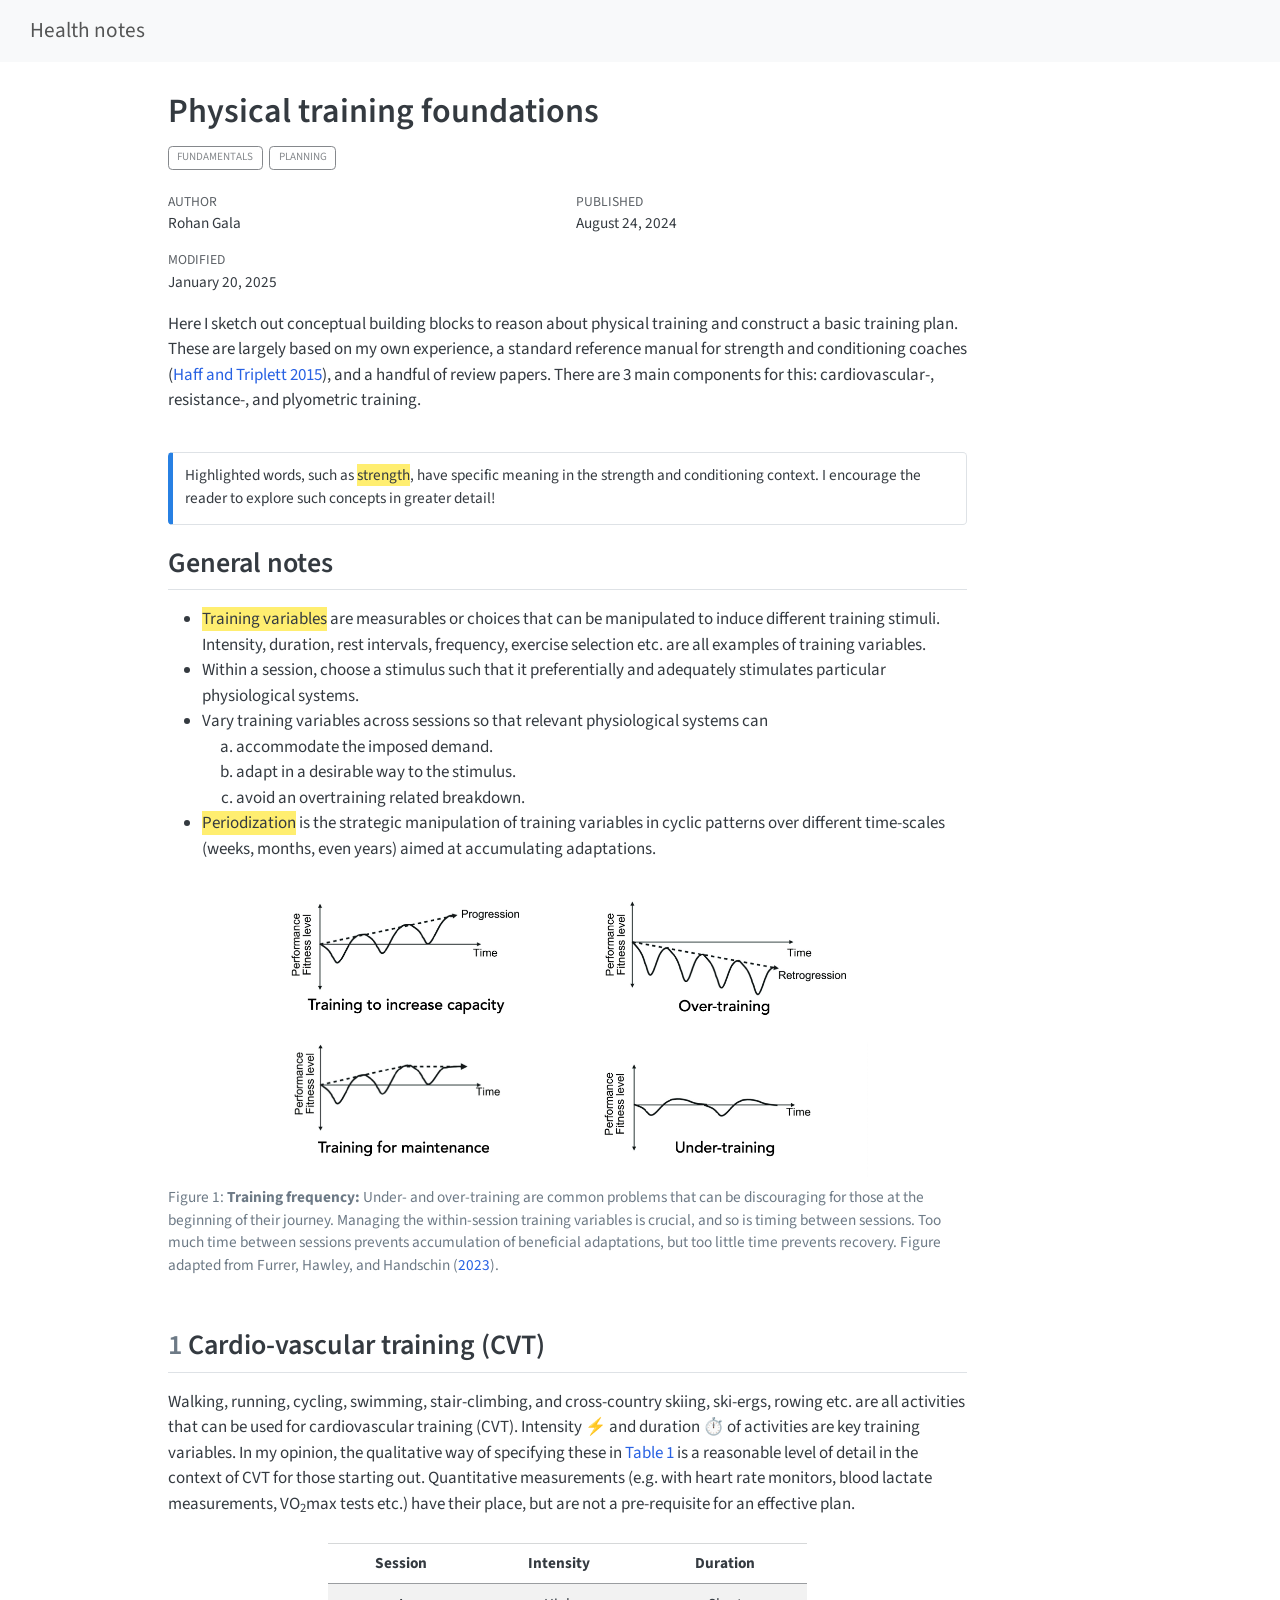
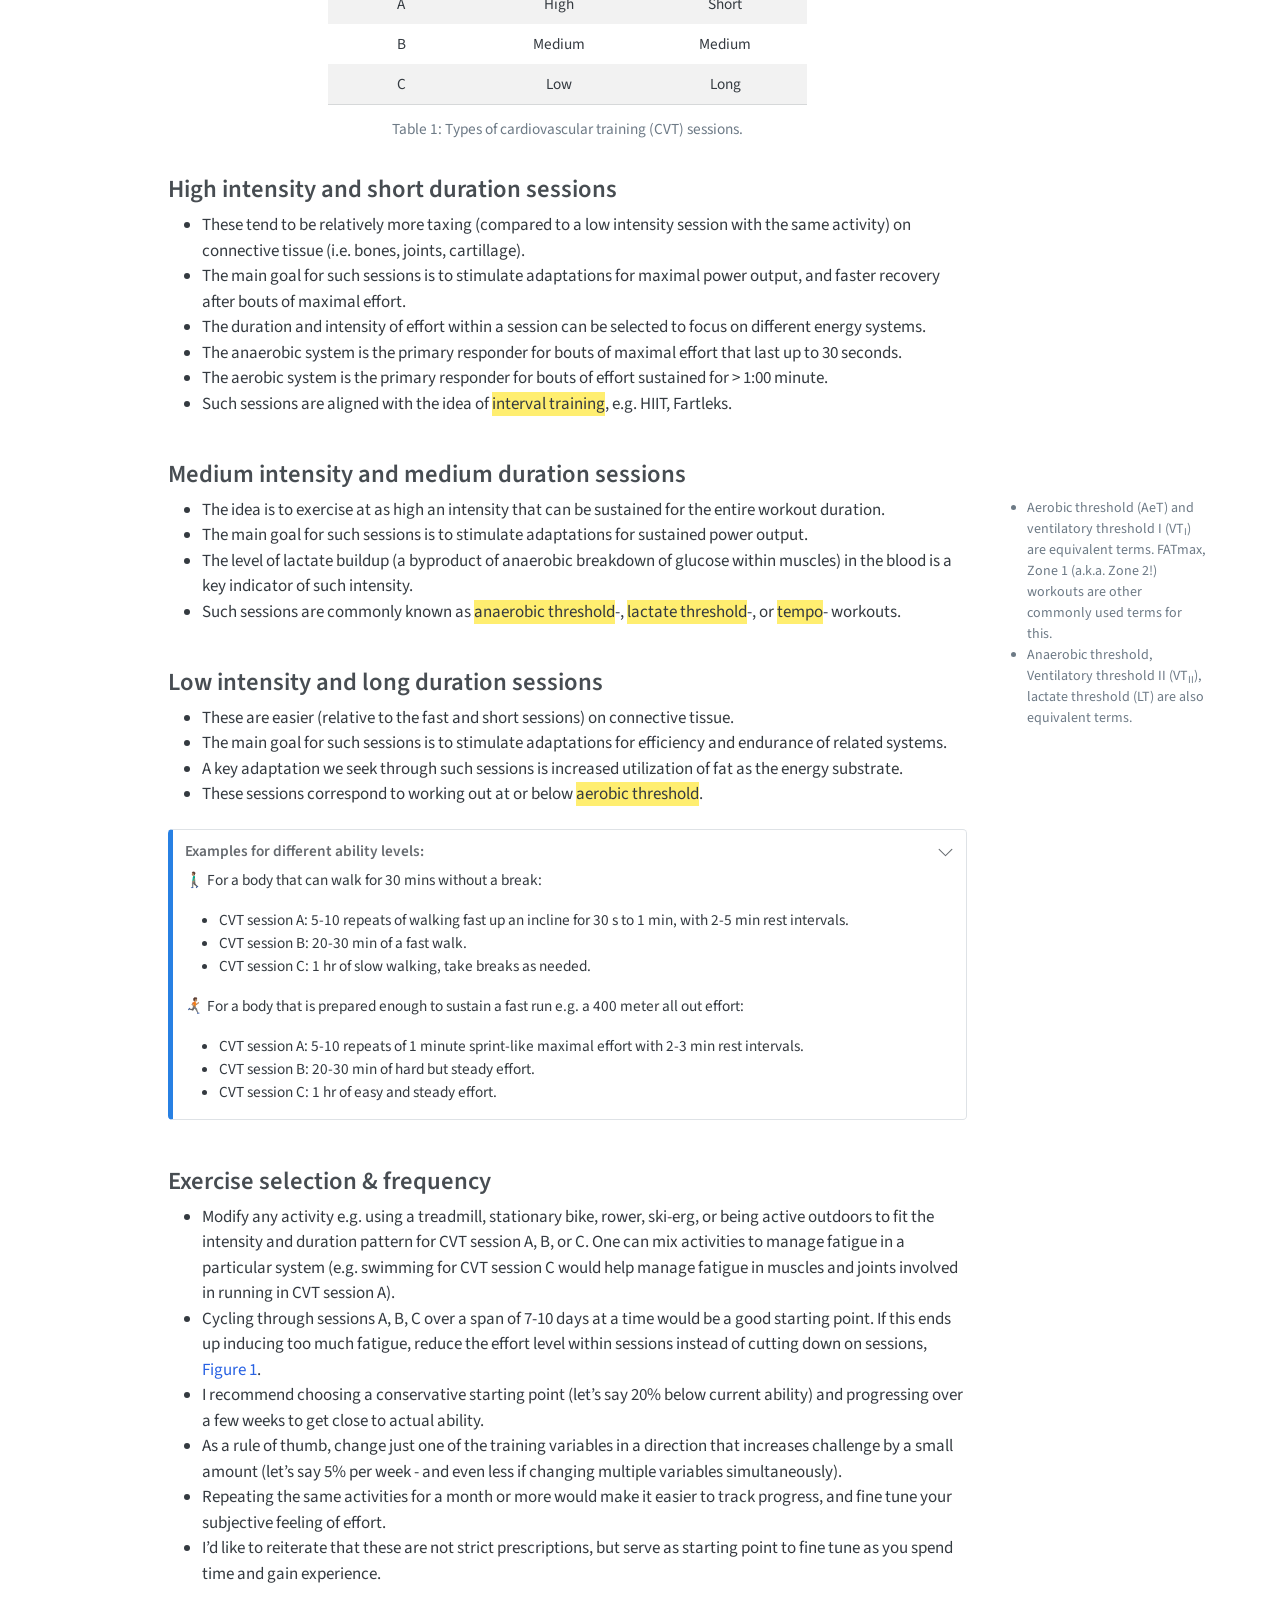
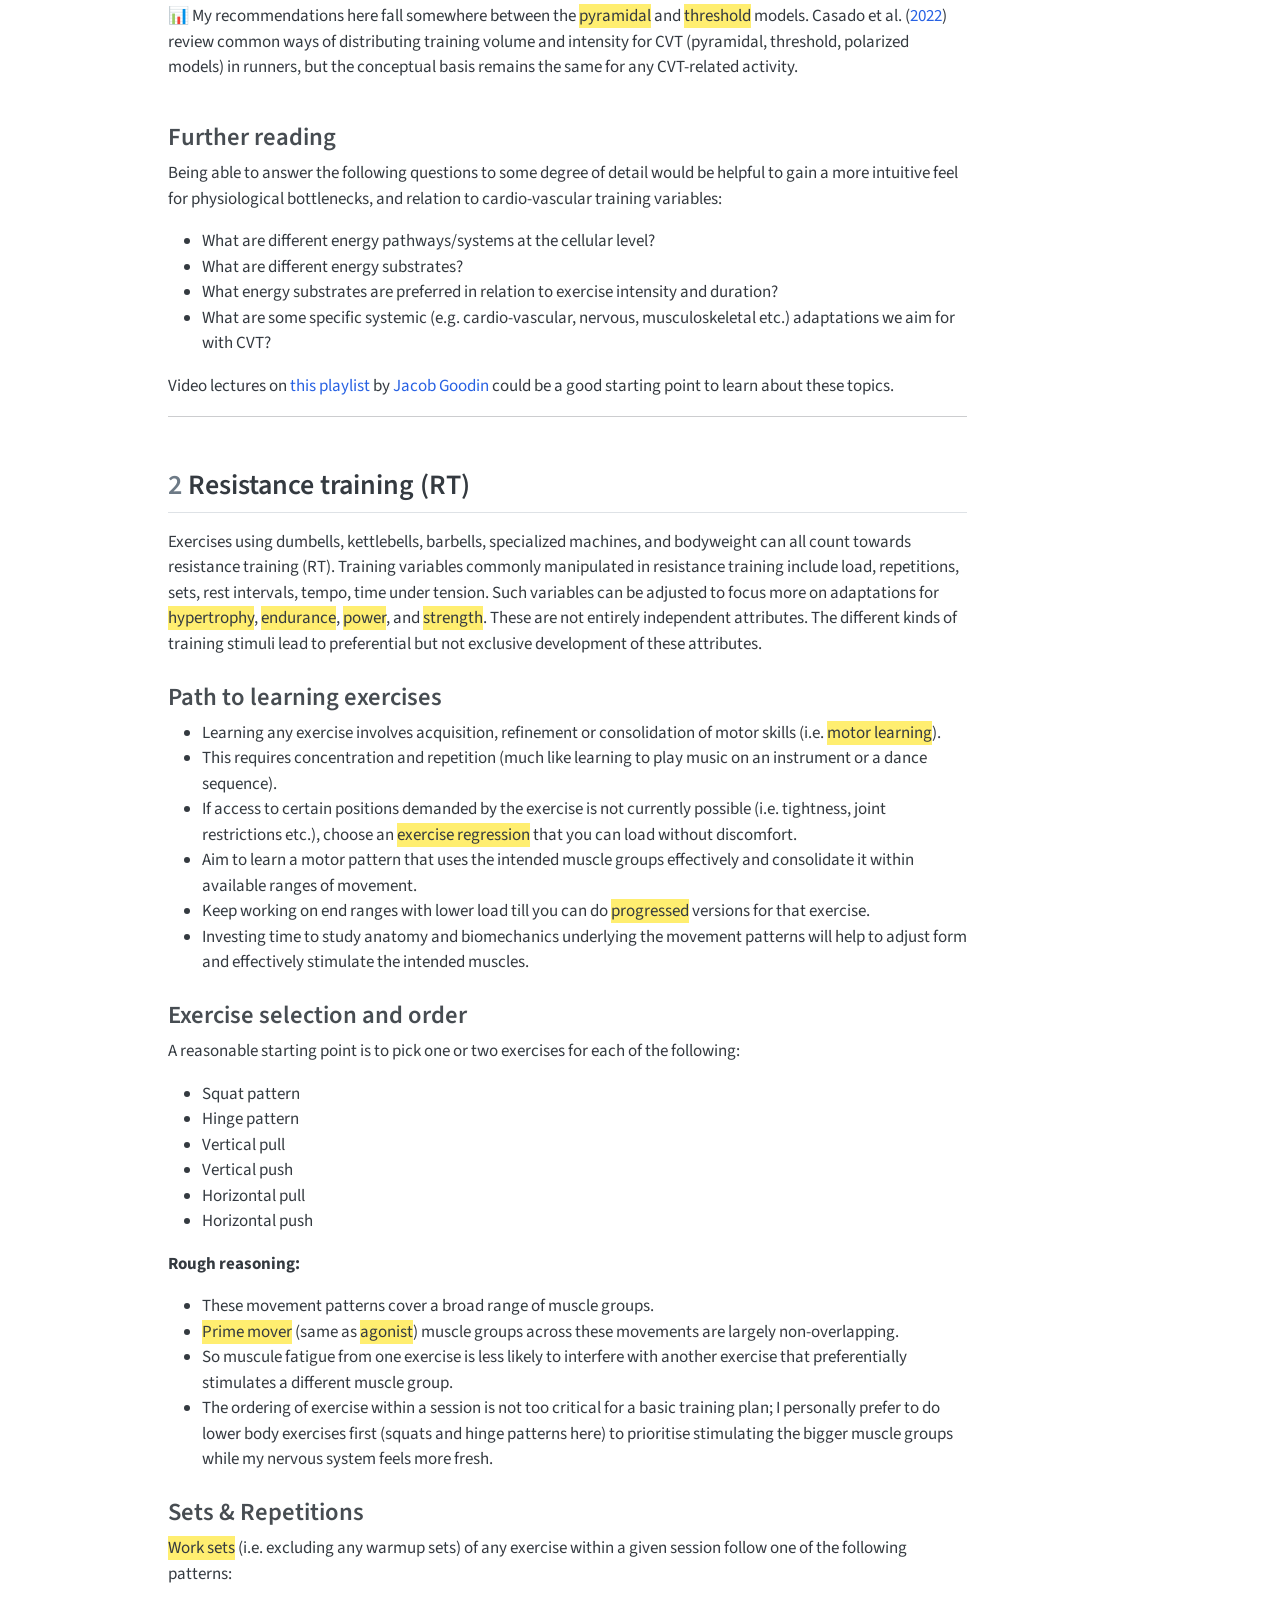
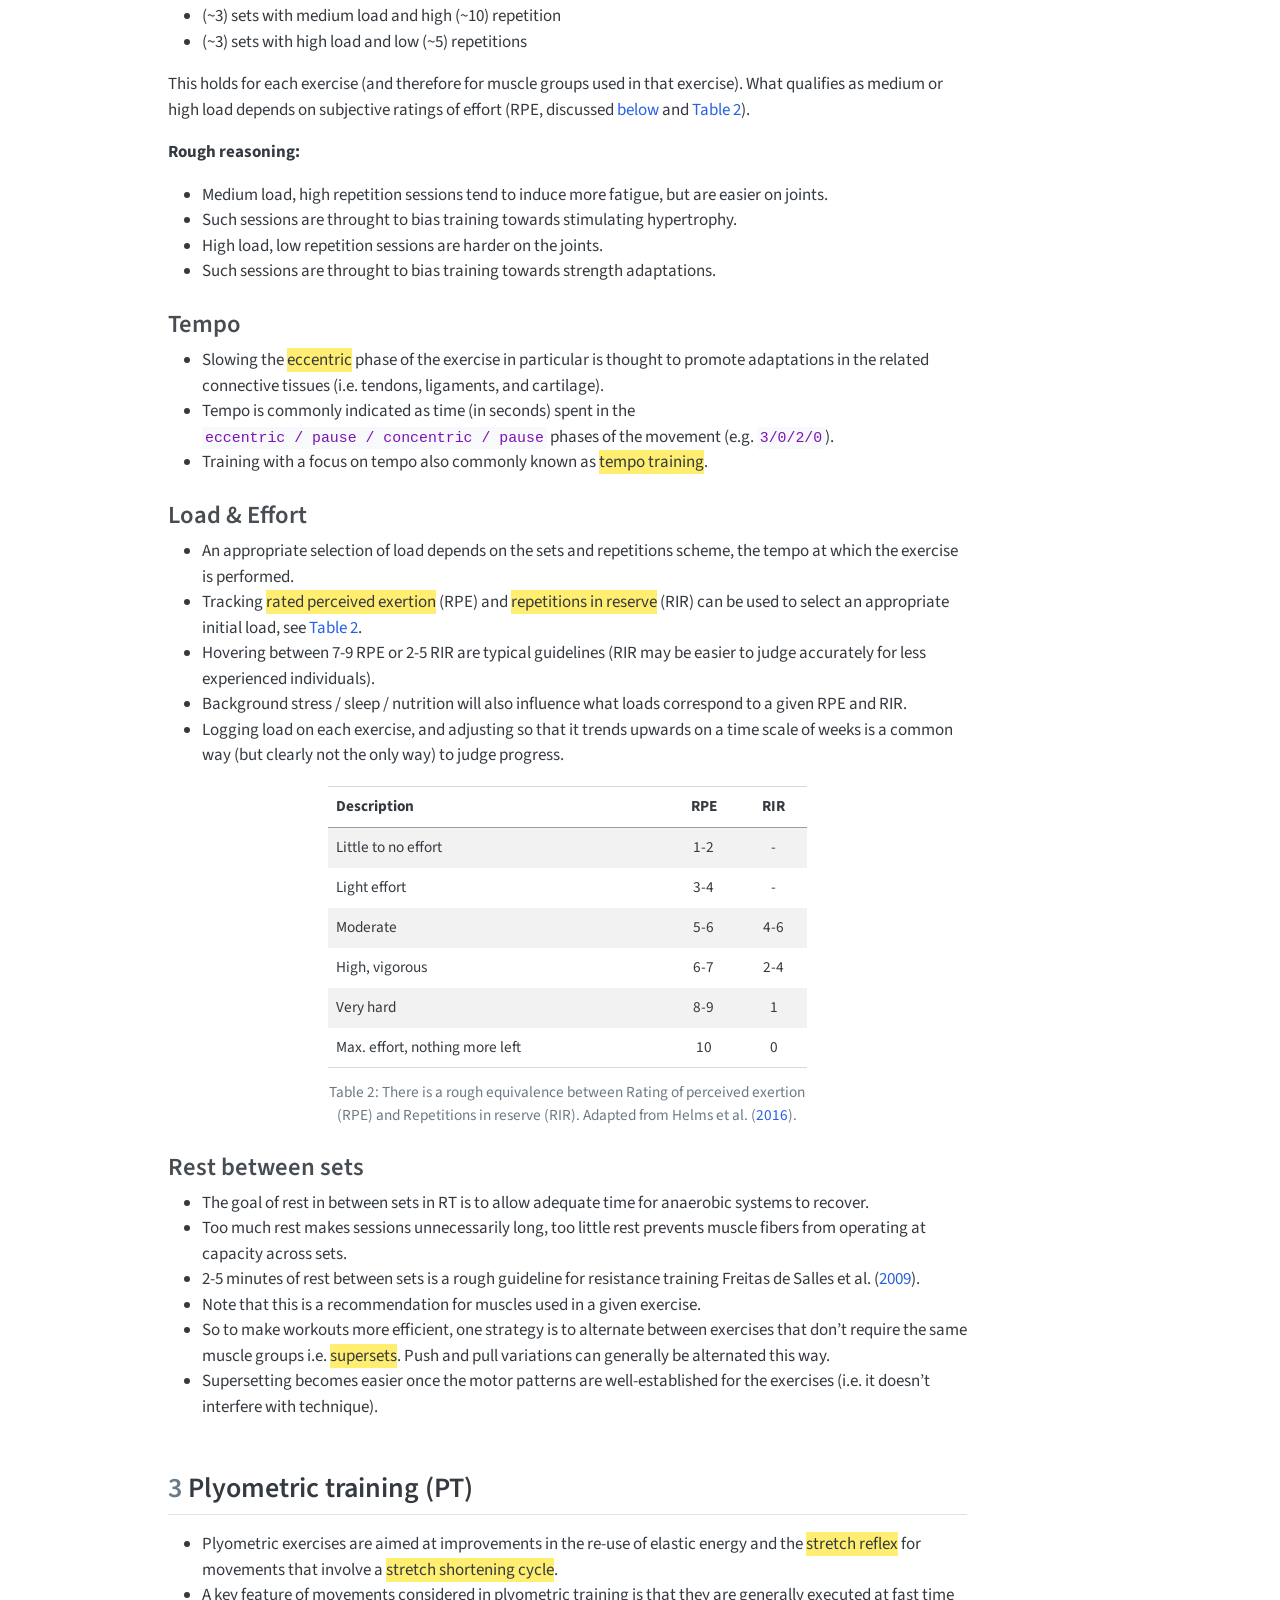
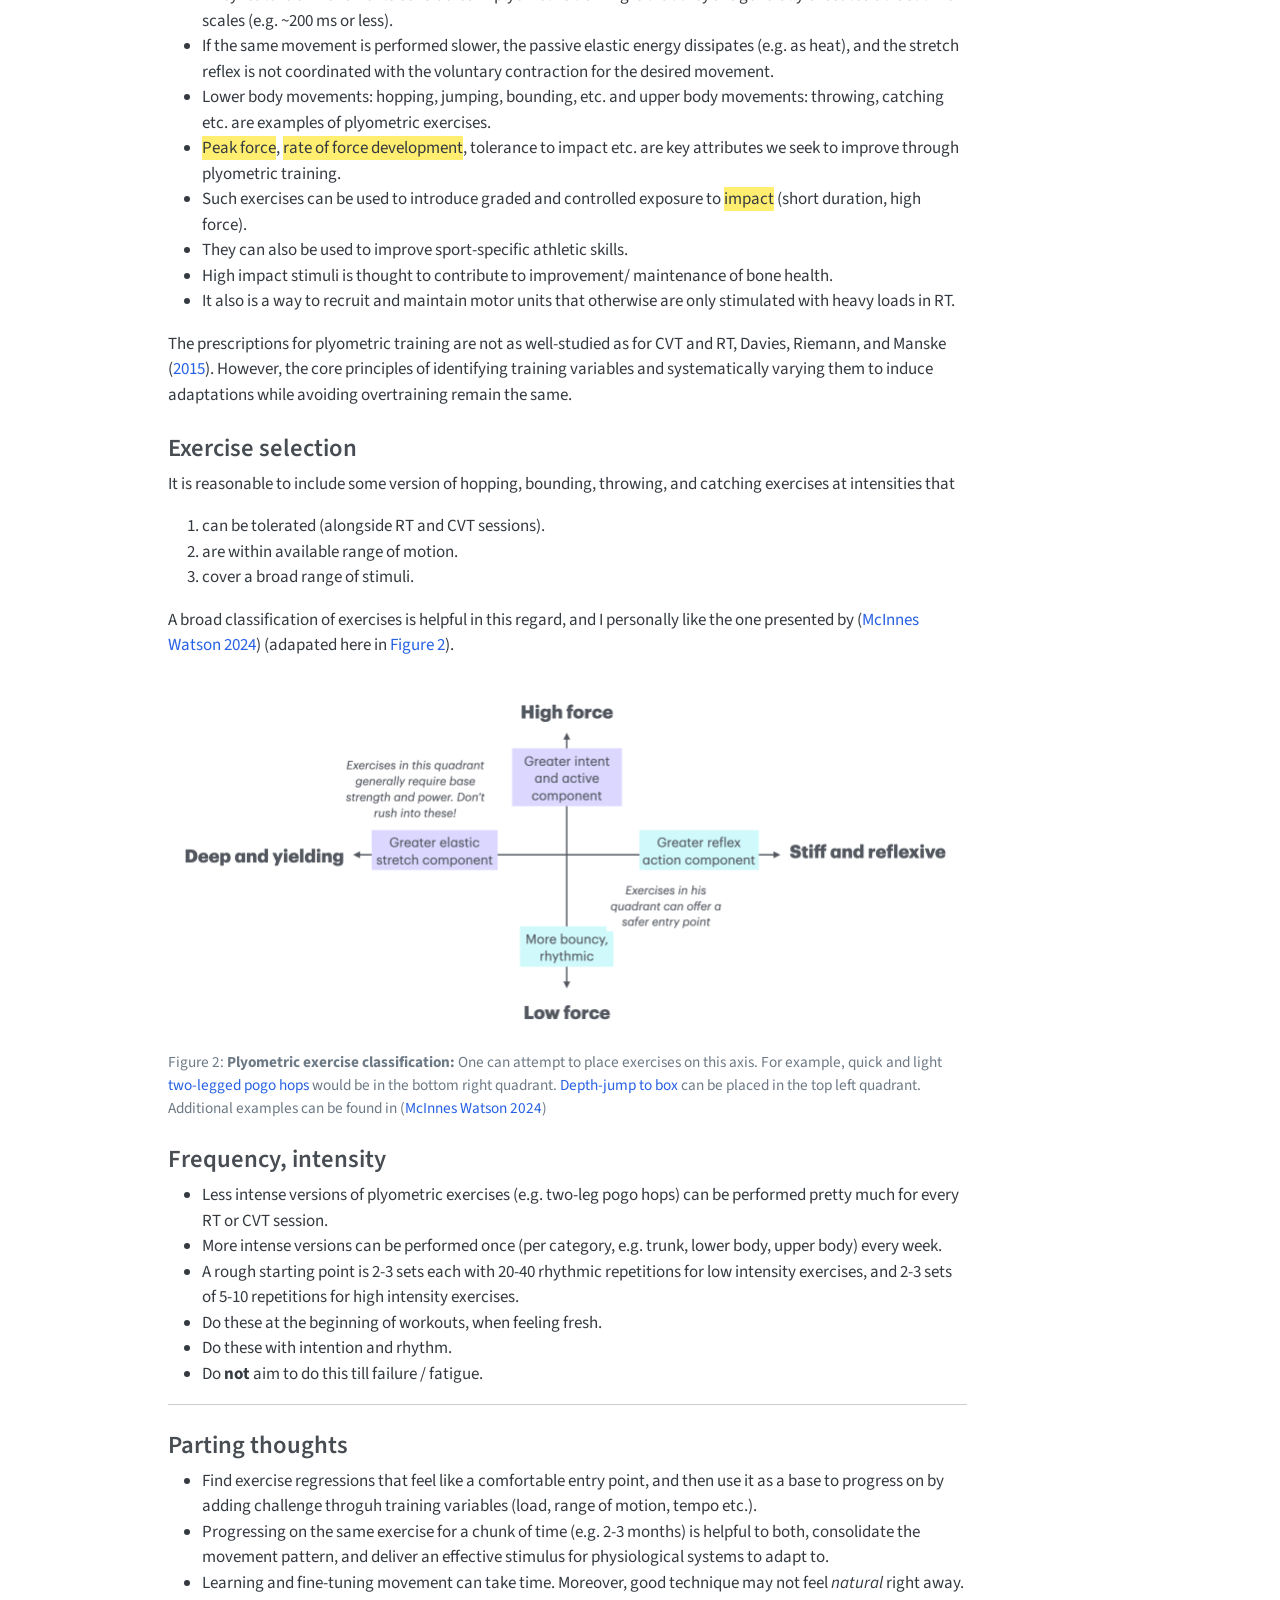
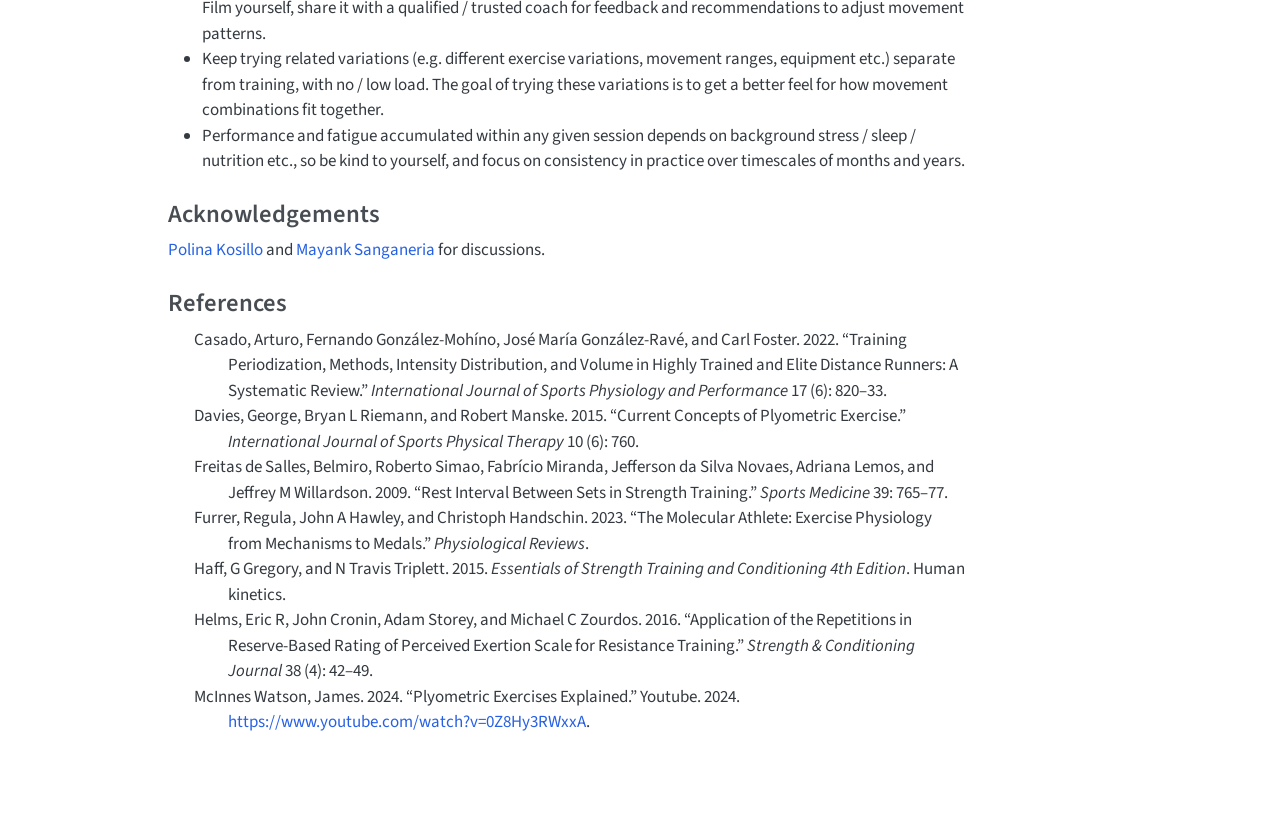
==== docs/posts/basic_plan/index.html @ 70d6ad98 "init" ====
<!DOCTYPE html>
<html xmlns="http://www.w3.org/1999/xhtml" lang="en" xml:lang="en"><head>

<meta charset="utf-8">
<meta name="generator" content="quarto-1.6.39">

<meta name="viewport" content="width=device-width, initial-scale=1.0, user-scalable=yes">

<meta name="author" content="Rohan Gala">
<meta name="dcterms.date" content="2024-08-24">

<title>Physical training foundations – Health notes</title>
<style>
code{white-space: pre-wrap;}
span.smallcaps{font-variant: small-caps;}
div.columns{display: flex; gap: min(4vw, 1.5em);}
div.column{flex: auto; overflow-x: auto;}
div.hanging-indent{margin-left: 1.5em; text-indent: -1.5em;}
ul.task-list{list-style: none;}
ul.task-list li input[type="checkbox"] {
  width: 0.8em;
  margin: 0 0.8em 0.2em -1em; /* quarto-specific, see https://github.com/quarto-dev/quarto-cli/issues/4556 */ 
  vertical-align: middle;
}
/* CSS for citations */
div.csl-bib-body { }
div.csl-entry {
  clear: both;
  margin-bottom: 0em;
}
.hanging-indent div.csl-entry {
  margin-left:2em;
  text-indent:-2em;
}
div.csl-left-margin {
  min-width:2em;
  float:left;
}
div.csl-right-inline {
  margin-left:2em;
  padding-left:1em;
}
div.csl-indent {
  margin-left: 2em;
}</style>


<script src="../../site_libs/quarto-nav/quarto-nav.js"></script>
<script src="../../site_libs/quarto-nav/headroom.min.js"></script>
<script src="../../site_libs/clipboard/clipboard.min.js"></script>
<script src="../../site_libs/quarto-search/autocomplete.umd.js"></script>
<script src="../../site_libs/quarto-search/fuse.min.js"></script>
<script src="../../site_libs/quarto-search/quarto-search.js"></script>
<meta name="quarto:offset" content="../../">
<script src="../../site_libs/quarto-html/quarto.js"></script>
<script src="../../site_libs/quarto-html/popper.min.js"></script>
<script src="../../site_libs/quarto-html/tippy.umd.min.js"></script>
<script src="../../site_libs/quarto-html/anchor.min.js"></script>
<link href="../../site_libs/quarto-html/tippy.css" rel="stylesheet">
<link href="../../site_libs/quarto-html/quarto-syntax-highlighting-f2a1071e85750ec973bbb8a8f120da0f.css" rel="stylesheet" id="quarto-text-highlighting-styles">
<script src="../../site_libs/bootstrap/bootstrap.min.js"></script>
<link href="../../site_libs/bootstrap/bootstrap-icons.css" rel="stylesheet">
<link href="../../site_libs/bootstrap/bootstrap-574f49ca73449f8dd266b88564dde7b2.min.css" rel="stylesheet" append-hash="true" id="quarto-bootstrap" data-mode="light">
<script id="quarto-search-options" type="application/json">{
  "location": "navbar",
  "copy-button": false,
  "collapse-after": 3,
  "panel-placement": "end",
  "type": "overlay",
  "limit": 50,
  "keyboard-shortcut": [
    "f",
    "/",
    "s"
  ],
  "show-item-context": false,
  "language": {
    "search-no-results-text": "No results",
    "search-matching-documents-text": "matching documents",
    "search-copy-link-title": "Copy link to search",
    "search-hide-matches-text": "Hide additional matches",
    "search-more-match-text": "more match in this document",
    "search-more-matches-text": "more matches in this document",
    "search-clear-button-title": "Clear",
    "search-text-placeholder": "",
    "search-detached-cancel-button-title": "Cancel",
    "search-submit-button-title": "Submit",
    "search-label": "Search"
  }
}</script>


<link rel="stylesheet" href="../../styles.css">
</head>

<body class="nav-fixed">

<div id="quarto-search-results"></div>
  <header id="quarto-header" class="headroom fixed-top">
    <nav class="navbar navbar-expand-lg " data-bs-theme="dark">
      <div class="navbar-container container-fluid">
      <div class="navbar-brand-container mx-auto">
    <a class="navbar-brand" href="../../index.html">
    <span class="navbar-title">Health notes</span>
    </a>
  </div>
            <div id="quarto-search" class="" title="Search"></div>
          <button class="navbar-toggler" type="button" data-bs-toggle="collapse" data-bs-target="#navbarCollapse" aria-controls="navbarCollapse" role="menu" aria-expanded="false" aria-label="Toggle navigation" onclick="if (window.quartoToggleHeadroom) { window.quartoToggleHeadroom(); }">
  <span class="navbar-toggler-icon"></span>
</button>
          <div class="collapse navbar-collapse" id="navbarCollapse">
            <ul class="navbar-nav navbar-nav-scroll ms-auto">
  <li class="nav-item compact">
    <a class="nav-link" href="https://github.com/rhngla/health"> <i class="bi bi-github" role="img">
</i> 
<span class="menu-text"></span></a>
  </li>  
</ul>
          </div> <!-- /navcollapse -->
            <div class="quarto-navbar-tools">
</div>
      </div> <!-- /container-fluid -->
    </nav>
</header>
<!-- content -->
<div id="quarto-content" class="quarto-container page-columns page-rows-contents page-layout-article page-navbar">
<!-- sidebar -->
<!-- margin-sidebar -->
    <div id="quarto-margin-sidebar" class="sidebar margin-sidebar zindex-bottom">
        
    </div>
<!-- main -->
<main class="content page-columns page-full" id="quarto-document-content">

<header id="title-block-header" class="quarto-title-block default">
<div class="quarto-title">
<h1 class="title">Physical training foundations</h1>
  <div class="quarto-categories">
    <div class="quarto-category">fundamentals</div>
    <div class="quarto-category">planning</div>
  </div>
  </div>



<div class="quarto-title-meta">

    <div>
    <div class="quarto-title-meta-heading">Author</div>
    <div class="quarto-title-meta-contents">
             <p>Rohan Gala </p>
          </div>
  </div>
    
    <div>
    <div class="quarto-title-meta-heading">Published</div>
    <div class="quarto-title-meta-contents">
      <p class="date">August 24, 2024</p>
    </div>
  </div>
  
    <div>
    <div class="quarto-title-meta-heading">Modified</div>
    <div class="quarto-title-meta-contents">
      <p class="date-modified">January 20, 2025</p>
    </div>
  </div>
    
  </div>
  


</header>


<!--
I will first describe each of these individually, and we'll assemble a plan at the end: Create a spreadsheet and link to it. 

Include an interactive plot with plyometric exercises. Use altair with hyperlinks as a first pass, and exercise list in the CSCS manual. A longer term vision is to include exercise gifs on hover. 
-->
<style>
    .concept { background-color: #FFEE70; }
</style>
<p>Here I sketch out conceptual building blocks to reason about physical training and construct a basic training plan. These are largely based on my own experience, a standard reference manual for strength and conditioning coaches <span class="citation" data-cites="haff2015essentials">(<a href="#ref-haff2015essentials" role="doc-biblioref">Haff and Triplett 2015</a>)</span>, and a handful of review papers. There are 3 main components for this: cardiovascular-, resistance-, and plyometric training.</p>
<div class="callout callout-style-simple callout-note no-icon">
<div class="callout-body d-flex">
<div class="callout-icon-container">
<i class="callout-icon no-icon"></i>
</div>
<div class="callout-body-container">
<p>Highlighted words, such as <span class="concept">strength</span>, have specific meaning in the strength and conditioning context. I encourage the reader to explore such concepts in greater detail!</p>
</div>
</div>
</div>
<section id="general-notes" class="level2 unnumbered">
<h2 class="unnumbered anchored" data-anchor-id="general-notes">General notes</h2>
<ul>
<li><span class="concept">Training variables</span> are measurables or choices that can be manipulated to induce different training stimuli. Intensity, duration, rest intervals, frequency, exercise selection etc. are all examples of training variables.</li>
<li>Within a session, choose a stimulus such that it preferentially and adequately stimulates particular physiological systems.</li>
<li>Vary training variables across sessions so that relevant physiological systems can
<ol type="a">
<li>accommodate the imposed demand.</li>
<li>adapt in a desirable way to the stimulus.</li>
<li>avoid an overtraining related breakdown.</li>
</ol></li>
<li><span class="concept">Periodization</span> is the strategic manipulation of training variables in cyclic patterns over different time-scales (weeks, months, even years) aimed at accumulating adaptations.</li>
</ul>
<div id="fig-training-frequency" class="quarto-float quarto-figure quarto-figure-center anchored">
<figure class="quarto-float quarto-float-fig figure">
<div aria-describedby="fig-training-frequency-caption-0ceaefa1-69ba-4598-a22c-09a6ac19f8ca">
<img src="training-frequency.png" class="img-fluid figure-img" width="600">
</div>
<figcaption class="quarto-float-caption-bottom quarto-float-caption quarto-float-fig" id="fig-training-frequency-caption-0ceaefa1-69ba-4598-a22c-09a6ac19f8ca">
Figure&nbsp;1: <strong>Training frequency:</strong> Under- and over-training are common problems that can be discouraging for those at the beginning of their journey. Managing the within-session training variables is crucial, and so is timing between sessions. Too much time between sessions prevents accumulation of beneficial adaptations, but too little time prevents recovery. Figure adapted from <span class="citation" data-cites="furrer2023molecular">Furrer, Hawley, and Handschin (<a href="#ref-furrer2023molecular" role="doc-biblioref">2023</a>)</span>.
</figcaption>
</figure>
</div>
</section>
<section id="cardio-vascular-training-cvt" class="level2 page-columns page-full" data-number="1">
<h2 data-number="1" class="anchored" data-anchor-id="cardio-vascular-training-cvt"><span class="header-section-number">1</span> Cardio-vascular training (CVT)</h2>
<p>Walking, running, cycling, swimming, stair-climbing, and cross-country skiing, ski-ergs, rowing etc. are all activities that can be used for cardiovascular training (CVT). Intensity ⚡️ and duration ⏱️ of activities are key training variables. In my opinion, the qualitative way of specifying these in <a href="#tbl-cvt" class="quarto-xref">Table&nbsp;1</a> is a reasonable level of detail in the context of CVT for those starting out. Quantitative measurements (e.g.&nbsp;with heart rate monitors, blood lactate measurements, VO<sub>2</sub>max tests etc.) have their place, but are not a pre-requisite for an effective plan.</p>
<div id="tbl-cvt" class="rpe striped hover borderless responsive-sm quarto-float quarto-figure quarto-figure-center anchored" style="font-size: 90%; width: 60%; margin: auto auto;">
<figure class="quarto-float quarto-float-tbl figure">
<div aria-describedby="tbl-cvt-caption-0ceaefa1-69ba-4598-a22c-09a6ac19f8ca">
<div class="table-responsive-sm">
<table class="rpe table-striped table-hover table-borderless table">
<thead>
<tr class="header">
<th style="text-align: center;">Session</th>
<th style="text-align: center;">Intensity</th>
<th style="text-align: center;">Duration</th>
</tr>
</thead>
<tbody>
<tr class="odd">
<td style="text-align: center;">A</td>
<td style="text-align: center;">High</td>
<td style="text-align: center;">Short</td>
</tr>
<tr class="even">
<td style="text-align: center;">B</td>
<td style="text-align: center;">Medium</td>
<td style="text-align: center;">Medium</td>
</tr>
<tr class="odd">
<td style="text-align: center;">C</td>
<td style="text-align: center;">Low</td>
<td style="text-align: center;">Long</td>
</tr>
</tbody>
</table>
</div>
</div>
<figcaption class="quarto-float-caption-bottom quarto-float-caption quarto-float-tbl" id="tbl-cvt-caption-0ceaefa1-69ba-4598-a22c-09a6ac19f8ca">
Table&nbsp;1: Types of cardiovascular training (CVT) sessions.
</figcaption>
</figure>
</div>
<section id="high-intensity-and-short-duration-sessions" class="level3">
<h3 class="anchored" data-anchor-id="high-intensity-and-short-duration-sessions">High intensity and short duration sessions</h3>
<ul>
<li>These tend to be relatively more taxing (compared to a low intensity session with the same activity) on connective tissue (i.e.&nbsp;bones, joints, cartillage).</li>
<li>The main goal for such sessions is to stimulate adaptations for maximal power output, and faster recovery after bouts of maximal effort.</li>
<li>The duration and intensity of effort within a session can be selected to focus on different energy systems.</li>
<li>The anaerobic system is the primary responder for bouts of maximal effort that last up to 30 seconds.</li>
<li>The aerobic system is the primary responder for bouts of effort sustained for &gt; 1:00 minute.</li>
<li>Such sessions are aligned with the idea of <span class="concept">interval training</span>, e.g.&nbsp;HIIT, Fartleks.</li>
</ul>
</section>
<section id="medium-intensity-and-medium-duration-sessions" class="level3 page-columns page-full">
<h3 class="anchored" data-anchor-id="medium-intensity-and-medium-duration-sessions">Medium intensity and medium duration sessions</h3>
<ul>
<li>The idea is to exercise at as high an intensity that can be sustained for the entire workout duration.</li>
<li>The main goal for such sessions is to stimulate adaptations for sustained power output.</li>
<li>The level of lactate buildup (a byproduct of anaerobic breakdown of glucose within muscles) in the blood is a key indicator of such intensity.</li>
<li>Such sessions are commonly known as <span class="concept">anaerobic threshold</span>-, <span class="concept">lactate threshold</span>-, or <span class="concept">tempo</span>- workouts.</li>
</ul>

<div class="no-row-height column-margin column-container"><div class="">
<ul>
<li>Aerobic threshold (AeT) and ventilatory threshold I (VT<sub>I</sub>) are equivalent terms. FATmax, Zone 1 (a.k.a. Zone 2!) workouts are other commonly used terms for this.</li>
<li>Anaerobic threshold, Ventilatory threshold II (VT<sub>II</sub>), lactate threshold (LT) are also equivalent terms.</li>
</ul>
</div></div></section>
<section id="low-intensity-and-long-duration-sessions" class="level3">
<h3 class="anchored" data-anchor-id="low-intensity-and-long-duration-sessions">Low intensity and long duration sessions</h3>
<ul>
<li>These are easier (relative to the fast and short sessions) on connective tissue.</li>
<li>The main goal for such sessions is to stimulate adaptations for efficiency and endurance of related systems.</li>
<li>A key adaptation we seek through such sessions is increased utilization of fat as the energy substrate.</li>
<li>These sessions correspond to working out at or below <span class="concept">aerobic threshold</span>.</li>
</ul>
<div class="callout callout-style-simple callout-note no-icon callout-titled" title="Examples for different ability levels:">
<div class="callout-header d-flex align-content-center" data-bs-toggle="collapse" data-bs-target=".callout-1-contents" aria-controls="callout-1" aria-expanded="true" aria-label="Toggle callout">
<div class="callout-icon-container">
<i class="callout-icon no-icon"></i>
</div>
<div class="callout-title-container flex-fill">
Examples for different ability levels:
</div>
<div class="callout-btn-toggle d-inline-block border-0 py-1 ps-1 pe-0 float-end"><i class="callout-toggle"></i></div>
</div>
<div id="callout-1" class="callout-1-contents callout-collapse collapse show">
<div class="callout-body-container callout-body">
<p>🚶🏽‍♂️ For a body that can walk for 30 mins without a break:</p>
<ul>
<li>CVT session A: 5-10 repeats of walking fast up an incline for 30 s to 1 min, with 2-5 min rest intervals.</li>
<li>CVT session B: 20-30 min of a fast walk.</li>
<li>CVT session C: 1 hr of slow walking, take breaks as needed.</li>
</ul>
<p>🏃🏽‍➡️ For a body that is prepared enough to sustain a fast run e.g.&nbsp;a 400 meter all out effort:</p>
<ul>
<li>CVT session A: 5-10 repeats of 1 minute sprint-like maximal effort with 2-3 min rest intervals.</li>
<li>CVT session B: 20-30 min of hard but steady effort.</li>
<li>CVT session C: 1 hr of easy and steady effort.</li>
</ul>
</div>
</div>
</div>
</section>
<section id="exercise-selection-frequency" class="level3">
<h3 class="anchored" data-anchor-id="exercise-selection-frequency">Exercise selection &amp; frequency</h3>
<ul>
<li>Modify any activity e.g.&nbsp;using a treadmill, stationary bike, rower, ski-erg, or being active outdoors to fit the intensity and duration pattern for CVT session A, B, or C. One can mix activities to manage fatigue in a particular system (e.g.&nbsp;swimming for CVT session C would help manage fatigue in muscles and joints involved in running in CVT session A).</li>
<li>Cycling through sessions A, B, C over a span of 7-10 days at a time would be a good starting point. If this ends up inducing too much fatigue, reduce the effort level within sessions instead of cutting down on sessions, <a href="#fig-training-frequency" class="quarto-xref">Figure&nbsp;1</a>.</li>
<li>I recommend choosing a conservative starting point (let’s say 20% below current ability) and progressing over a few weeks to get close to actual ability.</li>
<li>As a rule of thumb, change just one of the training variables in a direction that increases challenge by a small amount (let’s say 5% per week - and even less if changing multiple variables simultaneously).</li>
<li>Repeating the same activities for a month or more would make it easier to track progress, and fine tune your subjective feeling of effort.</li>
<li>I’d like to reiterate that these are not strict prescriptions, but serve as starting point to fine tune as you spend time and gain experience.</li>
</ul>
<p>📊 My recommendations here fall somewhere between the <span class="concept">pyramidal</span> and <span class="concept">threshold</span> models. <span class="citation" data-cites="casado2022training">Casado et al. (<a href="#ref-casado2022training" role="doc-biblioref">2022</a>)</span> review common ways of distributing training volume and intensity for CVT (pyramidal, threshold, polarized models) in runners, but the conceptual basis remains the same for any CVT-related activity.</p>
</section>
<section id="further-reading" class="level3">
<h3 class="anchored" data-anchor-id="further-reading">Further reading</h3>
<p>Being able to answer the following questions to some degree of detail would be helpful to gain a more intuitive feel for physiological bottlenecks, and relation to cardio-vascular training variables:</p>
<ul>
<li>What are different energy pathways/systems at the cellular level?</li>
<li>What are different energy substrates?</li>
<li>What energy substrates are preferred in relation to exercise intensity and duration?</li>
<li>What are some specific systemic (e.g.&nbsp;cardio-vascular, nervous, musculoskeletal etc.) adaptations we aim for with CVT?</li>
</ul>
<p>Video lectures on <a href="https://www.youtube.com/watch?v=X-zQ5hKB_G8&amp;list=PLYn4-aO5V4WPAmGnbcw-Ym7z4N5SCP5SH">this playlist</a> by <a href="https://scholar.google.com/citations?hl=en&amp;user=2f3_Z3cAAAAJ&amp;view_op=list_works&amp;sortby=pubdate">Jacob Goodin</a> could be a good starting point to learn about these topics.</p>
<hr>
</section>
</section>
<section id="resistance-training-rt" class="level2" data-number="2">
<h2 data-number="2" class="anchored" data-anchor-id="resistance-training-rt"><span class="header-section-number">2</span> Resistance training (RT)</h2>
<p>Exercises using dumbells, kettlebells, barbells, specialized machines, and bodyweight can all count towards resistance training (RT). Training variables commonly manipulated in resistance training include load, repetitions, sets, rest intervals, tempo, time under tension. Such variables can be adjusted to focus more on adaptations for <span class="concept">hypertrophy</span>, <span class="concept">endurance</span>, <span class="concept">power</span>, and <span class="concept">strength</span>. These are not entirely independent attributes. The different kinds of training stimuli lead to preferential but not exclusive development of these attributes.</p>
<section id="path-to-learning-exercises" class="level3">
<h3 class="anchored" data-anchor-id="path-to-learning-exercises">Path to learning exercises</h3>
<ul>
<li>Learning any exercise involves acquisition, refinement or consolidation of motor skills (i.e.&nbsp;<span class="concept">motor learning</span>).</li>
<li>This requires concentration and repetition (much like learning to play music on an instrument or a dance sequence).</li>
<li>If access to certain positions demanded by the exercise is not currently possible (i.e.&nbsp;tightness, joint restrictions etc.), choose an <span class="concept">exercise regression</span> that you can load without discomfort.</li>
<li>Aim to learn a motor pattern that uses the intended muscle groups effectively and consolidate it within available ranges of movement.</li>
<li>Keep working on end ranges with lower load till you can do <span class="concept">progressed</span> versions for that exercise.</li>
<li>Investing time to study anatomy and biomechanics underlying the movement patterns will help to adjust form and effectively stimulate the intended muscles.</li>
</ul>
</section>
<section id="exercise-selection-and-order" class="level3">
<h3 class="anchored" data-anchor-id="exercise-selection-and-order">Exercise selection and order</h3>
<p>A reasonable starting point is to pick one or two exercises for each of the following:</p>
<ul>
<li>Squat pattern</li>
<li>Hinge pattern</li>
<li>Vertical pull</li>
<li>Vertical push</li>
<li>Horizontal pull</li>
<li>Horizontal push</li>
</ul>
<p><strong>Rough reasoning:</strong></p>
<ul>
<li>These movement patterns cover a broad range of muscle groups.</li>
<li><span class="concept">Prime mover</span> (same as <span class="concept">agonist</span>) muscle groups across these movements are largely non-overlapping.</li>
<li>So muscule fatigue from one exercise is less likely to interfere with another exercise that preferentially stimulates a different muscle group.</li>
<li>The ordering of exercise within a session is not too critical for a basic training plan; I personally prefer to do lower body exercises first (squats and hinge patterns here) to prioritise stimulating the bigger muscle groups while my nervous system feels more fresh.</li>
</ul>
</section>
<section id="sets-repetitions" class="level3">
<h3 class="anchored" data-anchor-id="sets-repetitions">Sets &amp; Repetitions</h3>
<p><span class="concept">Work sets</span> (i.e.&nbsp;excluding any warmup sets) of any exercise within a given session follow one of the following patterns:</p>
<ul>
<li>(~3) sets with medium load and high (~10) repetition</li>
<li>(~3) sets with high load and low (~5) repetitions</li>
</ul>
<p>This holds for each exercise (and therefore for muscle groups used in that exercise). What qualifies as medium or high load depends on subjective ratings of effort (RPE, discussed <a href="#load-&amp;-effort">below</a> and <a href="#tbl-rpe" class="quarto-xref">Table&nbsp;2</a>).</p>
<p><strong>Rough reasoning:</strong></p>
<ul>
<li>Medium load, high repetition sessions tend to induce more fatigue, but are easier on joints.</li>
<li>Such sessions are throught to bias training towards stimulating hypertrophy.</li>
<li>High load, low repetition sessions are harder on the joints.</li>
<li>Such sessions are throught to bias training towards strength adaptations.</li>
</ul>
</section>
<section id="tempo" class="level3">
<h3 class="anchored" data-anchor-id="tempo">Tempo</h3>
<ul>
<li>Slowing the <span class="concept">eccentric</span> phase of the exercise in particular is thought to promote adaptations in the related connective tissues (i.e.&nbsp;tendons, ligaments, and cartilage).</li>
<li>Tempo is commonly indicated as time (in seconds) spent in the <code>eccentric / pause / concentric / pause</code> phases of the movement (e.g.&nbsp;<code>3/0/2/0</code>).</li>
<li>Training with a focus on tempo also commonly known as <span class="concept">tempo training</span>.</li>
</ul>
</section>
<section id="load-effort" class="level3">
<h3 class="anchored" data-anchor-id="load-effort">Load &amp; Effort</h3>
<ul>
<li>An appropriate selection of load depends on the sets and repetitions scheme, the tempo at which the exercise is performed.</li>
<li>Tracking <span class="concept">rated perceived exertion</span> (RPE) and <span class="concept">repetitions in reserve</span> (RIR) can be used to select an appropriate initial load, see <a href="#tbl-rpe" class="quarto-xref">Table&nbsp;2</a>.</li>
<li>Hovering between 7-9 RPE or 2-5 RIR are typical guidelines (RIR may be easier to judge accurately for less experienced individuals).</li>
<li>Background stress / sleep / nutrition will also influence what loads correspond to a given RPE and RIR.</li>
<li>Logging load on each exercise, and adjusting so that it trends upwards on a time scale of weeks is a common way (but clearly not the only way) to judge progress.</li>
</ul>
<div id="tbl-rpe" class="rpe striped hover borderless responsive-sm quarto-float quarto-figure quarto-figure-center anchored" style="font-size: 90%; width: 60%; margin: auto auto;">
<figure class="quarto-float quarto-float-tbl figure">
<div aria-describedby="tbl-rpe-caption-0ceaefa1-69ba-4598-a22c-09a6ac19f8ca">
<div class="table-responsive-sm">
<table class="rpe table-striped table-hover table-borderless table">
<thead>
<tr class="header">
<th style="text-align: left;">Description</th>
<th style="text-align: center;">RPE</th>
<th style="text-align: center;">RIR</th>
</tr>
</thead>
<tbody>
<tr class="odd">
<td style="text-align: left;">Little to no effort</td>
<td style="text-align: center;">1-2</td>
<td style="text-align: center;">-</td>
</tr>
<tr class="even">
<td style="text-align: left;">Light effort</td>
<td style="text-align: center;">3-4</td>
<td style="text-align: center;">-</td>
</tr>
<tr class="odd">
<td style="text-align: left;">Moderate</td>
<td style="text-align: center;">5-6</td>
<td style="text-align: center;">4-6</td>
</tr>
<tr class="even">
<td style="text-align: left;">High, vigorous</td>
<td style="text-align: center;">6-7</td>
<td style="text-align: center;">2-4</td>
</tr>
<tr class="odd">
<td style="text-align: left;">Very hard</td>
<td style="text-align: center;">8-9</td>
<td style="text-align: center;">1</td>
</tr>
<tr class="even">
<td style="text-align: left;">Max. effort, nothing more left</td>
<td style="text-align: center;">10</td>
<td style="text-align: center;">0</td>
</tr>
</tbody>
</table>
</div>
</div>
<figcaption class="quarto-float-caption-bottom quarto-float-caption quarto-float-tbl" id="tbl-rpe-caption-0ceaefa1-69ba-4598-a22c-09a6ac19f8ca">
Table&nbsp;2: There is a rough equivalence between Rating of perceived exertion (RPE) and Repetitions in reserve (RIR). Adapted from <span class="citation" data-cites="helms2016application">Helms et al. (<a href="#ref-helms2016application" role="doc-biblioref">2016</a>)</span>.
</figcaption>
</figure>
</div>
</section>
<section id="rest-between-sets" class="level3">
<h3 class="anchored" data-anchor-id="rest-between-sets">Rest between sets</h3>
<ul>
<li>The goal of rest in between sets in RT is to allow adequate time for anaerobic systems to recover.</li>
<li>Too much rest makes sessions unnecessarily long, too little rest prevents muscle fibers from operating at capacity across sets.</li>
<li>2-5 minutes of rest between sets is a rough guideline for resistance training <span class="citation" data-cites="freitas2009rest">Freitas de Salles et al. (<a href="#ref-freitas2009rest" role="doc-biblioref">2009</a>)</span>.</li>
<li>Note that this is a recommendation for muscles used in a given exercise.</li>
<li>So to make workouts more efficient, one strategy is to alternate between exercises that don’t require the same muscle groups i.e.&nbsp;<span class="concept">supersets</span>. Push and pull variations can generally be alternated this way.</li>
<li>Supersetting becomes easier once the motor patterns are well-established for the exercises (i.e.&nbsp;it doesn’t interfere with technique).</li>
</ul>
</section>
</section>
<section id="plyometric-training-pt" class="level2" data-number="3">
<h2 data-number="3" class="anchored" data-anchor-id="plyometric-training-pt"><span class="header-section-number">3</span> Plyometric training (PT)</h2>
<div>
<ul>
<li>Plyometric exercises are aimed at improvements in the re-use of elastic energy and the <span class="concept">stretch reflex</span> for movements that involve a <span class="concept">stretch shortening cycle</span>.</li>
<li>A key feature of movements considered in plyometric training is that they are generally executed at fast time scales (e.g.&nbsp;~200 ms or less).</li>
<li>If the same movement is performed slower, the passive elastic energy dissipates (e.g.&nbsp;as heat), and the stretch reflex is not coordinated with the voluntary contraction for the desired movement.</li>
<li>Lower body movements: hopping, jumping, bounding, etc. and upper body movements: throwing, catching etc. are examples of plyometric exercises.</li>
<li><span class="concept">Peak force</span>, <span class="concept">rate of force development</span>, tolerance to impact etc. are key attributes we seek to improve through plyometric training.</li>
<li>Such exercises can be used to introduce graded and controlled exposure to <span class="concept">impact</span> (short duration, high force).</li>
<li>They can also be used to improve sport-specific athletic skills.</li>
<li>High impact stimuli is thought to contribute to improvement/ maintenance of bone health.</li>
<li>It also is a way to recruit and maintain motor units that otherwise are only stimulated with heavy loads in RT.</li>
</ul>
</div>
<p>The prescriptions for plyometric training are not as well-studied as for CVT and RT, <span class="citation" data-cites="davies2015current">Davies, Riemann, and Manske (<a href="#ref-davies2015current" role="doc-biblioref">2015</a>)</span>. However, the core principles of identifying training variables and systematically varying them to induce adaptations while avoiding overtraining remain the same.</p>
<section id="exercise-selection" class="level3">
<h3 class="anchored" data-anchor-id="exercise-selection">Exercise selection</h3>
<p>It is reasonable to include some version of hopping, bounding, throwing, and catching exercises at intensities that</p>
<ol type="1">
<li>can be tolerated (alongside RT and CVT sessions).</li>
<li>are within available range of motion.</li>
<li>cover a broad range of stimuli.</li>
</ol>
<p>A broad classification of exercises is helpful in this regard, and I personally like the one presented by <span class="citation" data-cites="mcinneswatson2024youtube">(<a href="#ref-mcinneswatson2024youtube" role="doc-biblioref">McInnes Watson 2024</a>)</span> (adapated here in <a href="#fig-plyo-classification" class="quarto-xref">Figure&nbsp;2</a>).</p>
<div id="fig-plyo-classification" class="quarto-float quarto-figure quarto-figure-center anchored">
<figure class="quarto-float quarto-float-fig figure">
<div aria-describedby="fig-plyo-classification-caption-0ceaefa1-69ba-4598-a22c-09a6ac19f8ca">
<img src="plyo-classification.png" class="img-fluid figure-img">
</div>
<figcaption class="quarto-float-caption-bottom quarto-float-caption quarto-float-fig" id="fig-plyo-classification-caption-0ceaefa1-69ba-4598-a22c-09a6ac19f8ca">
Figure&nbsp;2: <strong>Plyometric exercise classification:</strong> One can attempt to place exercises on this axis. For example, quick and light <a href="https://www.youtube.com/watch?v=YqLplUCanfw">two-legged pogo hops</a> would be in the bottom right quadrant. <a href="https://www.youtube.com/watch?v=KsWyPw6w2i0">Depth-jump to box</a> can be placed in the top left quadrant. Additional examples can be found in <span class="citation" data-cites="mcinneswatson2024youtube">(<a href="#ref-mcinneswatson2024youtube" role="doc-biblioref">McInnes Watson 2024</a>)</span>
</figcaption>
</figure>
</div>
</section>
<section id="frequency-intensity" class="level3">
<h3 class="anchored" data-anchor-id="frequency-intensity">Frequency, intensity</h3>
<ul>
<li>Less intense versions of plyometric exercises (e.g.&nbsp;two-leg pogo hops) can be performed pretty much for every RT or CVT session.</li>
<li>More intense versions can be performed once (per category, e.g.&nbsp;trunk, lower body, upper body) every week.</li>
<li>A rough starting point is 2-3 sets each with 20-40 rhythmic repetitions for low intensity exercises, and 2-3 sets of 5-10 repetitions for high intensity exercises.</li>
<li>Do these at the beginning of workouts, when feeling fresh.</li>
<li>Do these with intention and rhythm.</li>
<li>Do <strong>not</strong> aim to do this till failure / fatigue.</li>
</ul>
<hr>
</section>
<section id="parting-thoughts" class="level3">
<h3 class="anchored" data-anchor-id="parting-thoughts">Parting thoughts</h3>
<ul>
<li>Find exercise regressions that feel like a comfortable entry point, and then use it as a base to progress on by adding challenge throguh training variables (load, range of motion, tempo etc.).</li>
<li>Progressing on the same exercise for a chunk of time (e.g.&nbsp;2-3 months) is helpful to both, consolidate the movement pattern, and deliver an effective stimulus for physiological systems to adapt to.</li>
<li>Learning and fine-tuning movement can take time. Moreover, good technique may not feel <em>natural</em> right away. Film yourself, share it with a qualified / trusted coach for feedback and recommendations to adjust movement patterns.</li>
<li>Keep trying related variations (e.g.&nbsp;different exercise variations, movement ranges, equipment etc.) separate from training, with no / low load. The goal of trying these variations is to get a better feel for how movement combinations fit together.</li>
<li>Performance and fatigue accumulated within any given session depends on background stress / sleep / nutrition etc., so be kind to yourself, and focus on consistency in practice over timescales of months and years.</li>
</ul>
</section>
<section id="acknowledgements" class="level3">
<h3 class="anchored" data-anchor-id="acknowledgements">Acknowledgements</h3>
<p><a href="https://scholar.google.com/citations?hl=en&amp;user=za1dI8YAAAAJ">Polina Kosillo</a> and <a href="https://scholar.google.com/citations?user=WJeAM74AAAAJ&amp;hl=en">Mayank Sanganeria</a> for discussions.</p>
</section>
<section id="references" class="level3">
<h3 class="anchored" data-anchor-id="references">References</h3>
<div id="refs" class="references csl-bib-body hanging-indent" data-entry-spacing="0" role="list">
<div id="ref-casado2022training" class="csl-entry" role="listitem">
Casado, Arturo, Fernando González-Mohı́no, José Marı́a González-Ravé, and Carl Foster. 2022. <span>“Training Periodization, Methods, Intensity Distribution, and Volume in Highly Trained and Elite Distance Runners: A Systematic Review.”</span> <em>International Journal of Sports Physiology and Performance</em> 17 (6): 820–33.
</div>
<div id="ref-davies2015current" class="csl-entry" role="listitem">
Davies, George, Bryan L Riemann, and Robert Manske. 2015. <span>“Current Concepts of Plyometric Exercise.”</span> <em>International Journal of Sports Physical Therapy</em> 10 (6): 760.
</div>
<div id="ref-freitas2009rest" class="csl-entry" role="listitem">
Freitas de Salles, Belmiro, Roberto Simao, Fabrı́cio Miranda, Jefferson da Silva Novaes, Adriana Lemos, and Jeffrey M Willardson. 2009. <span>“Rest Interval Between Sets in Strength Training.”</span> <em>Sports Medicine</em> 39: 765–77.
</div>
<div id="ref-furrer2023molecular" class="csl-entry" role="listitem">
Furrer, Regula, John A Hawley, and Christoph Handschin. 2023. <span>“The Molecular Athlete: Exercise Physiology from Mechanisms to Medals.”</span> <em>Physiological Reviews</em>.
</div>
<div id="ref-haff2015essentials" class="csl-entry" role="listitem">
Haff, G Gregory, and N Travis Triplett. 2015. <em>Essentials of Strength Training and Conditioning 4th Edition</em>. Human kinetics.
</div>
<div id="ref-helms2016application" class="csl-entry" role="listitem">
Helms, Eric R, John Cronin, Adam Storey, and Michael C Zourdos. 2016. <span>“Application of the Repetitions in Reserve-Based Rating of Perceived Exertion Scale for Resistance Training.”</span> <em>Strength &amp; Conditioning Journal</em> 38 (4): 42–49.
</div>
<div id="ref-mcinneswatson2024youtube" class="csl-entry" role="listitem">
McInnes Watson, James. 2024. <span>“Plyometric Exercises Explained.”</span> Youtube. 2024. <a href="https://www.youtube.com/watch?v=0Z8Hy3RWxxA">https://www.youtube.com/watch?v=0Z8Hy3RWxxA</a>.
</div>
</div>


</section>
</section>

</main> <!-- /main -->
<script id="quarto-html-after-body" type="application/javascript">
window.document.addEventListener("DOMContentLoaded", function (event) {
  const toggleBodyColorMode = (bsSheetEl) => {
    const mode = bsSheetEl.getAttribute("data-mode");
    const bodyEl = window.document.querySelector("body");
    if (mode === "dark") {
      bodyEl.classList.add("quarto-dark");
      bodyEl.classList.remove("quarto-light");
    } else {
      bodyEl.classList.add("quarto-light");
      bodyEl.classList.remove("quarto-dark");
    }
  }
  const toggleBodyColorPrimary = () => {
    const bsSheetEl = window.document.querySelector("link#quarto-bootstrap");
    if (bsSheetEl) {
      toggleBodyColorMode(bsSheetEl);
    }
  }
  toggleBodyColorPrimary();  
  const icon = "";
  const anchorJS = new window.AnchorJS();
  anchorJS.options = {
    placement: 'right',
    icon: icon
  };
  anchorJS.add('.anchored');
  const isCodeAnnotation = (el) => {
    for (const clz of el.classList) {
      if (clz.startsWith('code-annotation-')) {                     
        return true;
      }
    }
    return false;
  }
  const onCopySuccess = function(e) {
    // button target
    const button = e.trigger;
    // don't keep focus
    button.blur();
    // flash "checked"
    button.classList.add('code-copy-button-checked');
    var currentTitle = button.getAttribute("title");
    button.setAttribute("title", "Copied!");
    let tooltip;
    if (window.bootstrap) {
      button.setAttribute("data-bs-toggle", "tooltip");
      button.setAttribute("data-bs-placement", "left");
      button.setAttribute("data-bs-title", "Copied!");
      tooltip = new bootstrap.Tooltip(button, 
        { trigger: "manual", 
          customClass: "code-copy-button-tooltip",
          offset: [0, -8]});
      tooltip.show();    
    }
    setTimeout(function() {
      if (tooltip) {
        tooltip.hide();
        button.removeAttribute("data-bs-title");
        button.removeAttribute("data-bs-toggle");
        button.removeAttribute("data-bs-placement");
      }
      button.setAttribute("title", currentTitle);
      button.classList.remove('code-copy-button-checked');
    }, 1000);
    // clear code selection
    e.clearSelection();
  }
  const getTextToCopy = function(trigger) {
      const codeEl = trigger.previousElementSibling.cloneNode(true);
      for (const childEl of codeEl.children) {
        if (isCodeAnnotation(childEl)) {
          childEl.remove();
        }
      }
      return codeEl.innerText;
  }
  const clipboard = new window.ClipboardJS('.code-copy-button:not([data-in-quarto-modal])', {
    text: getTextToCopy
  });
  clipboard.on('success', onCopySuccess);
  if (window.document.getElementById('quarto-embedded-source-code-modal')) {
    const clipboardModal = new window.ClipboardJS('.code-copy-button[data-in-quarto-modal]', {
      text: getTextToCopy,
      container: window.document.getElementById('quarto-embedded-source-code-modal')
    });
    clipboardModal.on('success', onCopySuccess);
  }
    var localhostRegex = new RegExp(/^(?:http|https):\/\/localhost\:?[0-9]*\//);
    var mailtoRegex = new RegExp(/^mailto:/);
      var filterRegex = new RegExp('/' + window.location.host + '/');
    var isInternal = (href) => {
        return filterRegex.test(href) || localhostRegex.test(href) || mailtoRegex.test(href);
    }
    // Inspect non-navigation links and adorn them if external
 	var links = window.document.querySelectorAll('a[href]:not(.nav-link):not(.navbar-brand):not(.toc-action):not(.sidebar-link):not(.sidebar-item-toggle):not(.pagination-link):not(.no-external):not([aria-hidden]):not(.dropdown-item):not(.quarto-navigation-tool):not(.about-link)');
    for (var i=0; i<links.length; i++) {
      const link = links[i];
      if (!isInternal(link.href)) {
        // undo the damage that might have been done by quarto-nav.js in the case of
        // links that we want to consider external
        if (link.dataset.originalHref !== undefined) {
          link.href = link.dataset.originalHref;
        }
      }
    }
  function tippyHover(el, contentFn, onTriggerFn, onUntriggerFn) {
    const config = {
      allowHTML: true,
      maxWidth: 500,
      delay: 100,
      arrow: false,
      appendTo: function(el) {
          return el.parentElement;
      },
      interactive: true,
      interactiveBorder: 10,
      theme: 'quarto',
      placement: 'bottom-start',
    };
    if (contentFn) {
      config.content = contentFn;
    }
    if (onTriggerFn) {
      config.onTrigger = onTriggerFn;
    }
    if (onUntriggerFn) {
      config.onUntrigger = onUntriggerFn;
    }
    window.tippy(el, config); 
  }
  const noterefs = window.document.querySelectorAll('a[role="doc-noteref"]');
  for (var i=0; i<noterefs.length; i++) {
    const ref = noterefs[i];
    tippyHover(ref, function() {
      // use id or data attribute instead here
      let href = ref.getAttribute('data-footnote-href') || ref.getAttribute('href');
      try { href = new URL(href).hash; } catch {}
      const id = href.replace(/^#\/?/, "");
      const note = window.document.getElementById(id);
      if (note) {
        return note.innerHTML;
      } else {
        return "";
      }
    });
  }
  const xrefs = window.document.querySelectorAll('a.quarto-xref');
  const processXRef = (id, note) => {
    // Strip column container classes
    const stripColumnClz = (el) => {
      el.classList.remove("page-full", "page-columns");
      if (el.children) {
        for (const child of el.children) {
          stripColumnClz(child);
        }
      }
    }
    stripColumnClz(note)
    if (id === null || id.startsWith('sec-')) {
      // Special case sections, only their first couple elements
      const container = document.createElement("div");
      if (note.children && note.children.length > 2) {
        container.appendChild(note.children[0].cloneNode(true));
        for (let i = 1; i < note.children.length; i++) {
          const child = note.children[i];
          if (child.tagName === "P" && child.innerText === "") {
            continue;
          } else {
            container.appendChild(child.cloneNode(true));
            break;
          }
        }
        if (window.Quarto?.typesetMath) {
          window.Quarto.typesetMath(container);
        }
        return container.innerHTML
      } else {
        if (window.Quarto?.typesetMath) {
          window.Quarto.typesetMath(note);
        }
        return note.innerHTML;
      }
    } else {
      // Remove any anchor links if they are present
      const anchorLink = note.querySelector('a.anchorjs-link');
      if (anchorLink) {
        anchorLink.remove();
      }
      if (window.Quarto?.typesetMath) {
        window.Quarto.typesetMath(note);
      }
      if (note.classList.contains("callout")) {
        return note.outerHTML;
      } else {
        return note.innerHTML;
      }
    }
  }
  for (var i=0; i<xrefs.length; i++) {
    const xref = xrefs[i];
    tippyHover(xref, undefined, function(instance) {
      instance.disable();
      let url = xref.getAttribute('href');
      let hash = undefined; 
      if (url.startsWith('#')) {
        hash = url;
      } else {
        try { hash = new URL(url).hash; } catch {}
      }
      if (hash) {
        const id = hash.replace(/^#\/?/, "");
        const note = window.document.getElementById(id);
        if (note !== null) {
          try {
            const html = processXRef(id, note.cloneNode(true));
            instance.setContent(html);
          } finally {
            instance.enable();
            instance.show();
          }
        } else {
          // See if we can fetch this
          fetch(url.split('#')[0])
          .then(res => res.text())
          .then(html => {
            const parser = new DOMParser();
            const htmlDoc = parser.parseFromString(html, "text/html");
            const note = htmlDoc.getElementById(id);
            if (note !== null) {
              const html = processXRef(id, note);
              instance.setContent(html);
            } 
          }).finally(() => {
            instance.enable();
            instance.show();
          });
        }
      } else {
        // See if we can fetch a full url (with no hash to target)
        // This is a special case and we should probably do some content thinning / targeting
        fetch(url)
        .then(res => res.text())
        .then(html => {
          const parser = new DOMParser();
          const htmlDoc = parser.parseFromString(html, "text/html");
          const note = htmlDoc.querySelector('main.content');
          if (note !== null) {
            // This should only happen for chapter cross references
            // (since there is no id in the URL)
            // remove the first header
            if (note.children.length > 0 && note.children[0].tagName === "HEADER") {
              note.children[0].remove();
            }
            const html = processXRef(null, note);
            instance.setContent(html);
          } 
        }).finally(() => {
          instance.enable();
          instance.show();
        });
      }
    }, function(instance) {
    });
  }
      let selectedAnnoteEl;
      const selectorForAnnotation = ( cell, annotation) => {
        let cellAttr = 'data-code-cell="' + cell + '"';
        let lineAttr = 'data-code-annotation="' +  annotation + '"';
        const selector = 'span[' + cellAttr + '][' + lineAttr + ']';
        return selector;
      }
      const selectCodeLines = (annoteEl) => {
        const doc = window.document;
        const targetCell = annoteEl.getAttribute("data-target-cell");
        const targetAnnotation = annoteEl.getAttribute("data-target-annotation");
        const annoteSpan = window.document.querySelector(selectorForAnnotation(targetCell, targetAnnotation));
        const lines = annoteSpan.getAttribute("data-code-lines").split(",");
        const lineIds = lines.map((line) => {
          return targetCell + "-" + line;
        })
        let top = null;
        let height = null;
        let parent = null;
        if (lineIds.length > 0) {
            //compute the position of the single el (top and bottom and make a div)
            const el = window.document.getElementById(lineIds[0]);
            top = el.offsetTop;
            height = el.offsetHeight;
            parent = el.parentElement.parentElement;
          if (lineIds.length > 1) {
            const lastEl = window.document.getElementById(lineIds[lineIds.length - 1]);
            const bottom = lastEl.offsetTop + lastEl.offsetHeight;
            height = bottom - top;
          }
          if (top !== null && height !== null && parent !== null) {
            // cook up a div (if necessary) and position it 
            let div = window.document.getElementById("code-annotation-line-highlight");
            if (div === null) {
              div = window.document.createElement("div");
              div.setAttribute("id", "code-annotation-line-highlight");
              div.style.position = 'absolute';
              parent.appendChild(div);
            }
            div.style.top = top - 2 + "px";
            div.style.height = height + 4 + "px";
            div.style.left = 0;
            let gutterDiv = window.document.getElementById("code-annotation-line-highlight-gutter");
            if (gutterDiv === null) {
              gutterDiv = window.document.createElement("div");
              gutterDiv.setAttribute("id", "code-annotation-line-highlight-gutter");
              gutterDiv.style.position = 'absolute';
              const codeCell = window.document.getElementById(targetCell);
              const gutter = codeCell.querySelector('.code-annotation-gutter');
              gutter.appendChild(gutterDiv);
            }
            gutterDiv.style.top = top - 2 + "px";
            gutterDiv.style.height = height + 4 + "px";
          }
          selectedAnnoteEl = annoteEl;
        }
      };
      const unselectCodeLines = () => {
        const elementsIds = ["code-annotation-line-highlight", "code-annotation-line-highlight-gutter"];
        elementsIds.forEach((elId) => {
          const div = window.document.getElementById(elId);
          if (div) {
            div.remove();
          }
        });
        selectedAnnoteEl = undefined;
      };
        // Handle positioning of the toggle
    window.addEventListener(
      "resize",
      throttle(() => {
        elRect = undefined;
        if (selectedAnnoteEl) {
          selectCodeLines(selectedAnnoteEl);
        }
      }, 10)
    );
    function throttle(fn, ms) {
    let throttle = false;
    let timer;
      return (...args) => {
        if(!throttle) { // first call gets through
            fn.apply(this, args);
            throttle = true;
        } else { // all the others get throttled
            if(timer) clearTimeout(timer); // cancel #2
            timer = setTimeout(() => {
              fn.apply(this, args);
              timer = throttle = false;
            }, ms);
        }
      };
    }
      // Attach click handler to the DT
      const annoteDls = window.document.querySelectorAll('dt[data-target-cell]');
      for (const annoteDlNode of annoteDls) {
        annoteDlNode.addEventListener('click', (event) => {
          const clickedEl = event.target;
          if (clickedEl !== selectedAnnoteEl) {
            unselectCodeLines();
            const activeEl = window.document.querySelector('dt[data-target-cell].code-annotation-active');
            if (activeEl) {
              activeEl.classList.remove('code-annotation-active');
            }
            selectCodeLines(clickedEl);
            clickedEl.classList.add('code-annotation-active');
          } else {
            // Unselect the line
            unselectCodeLines();
            clickedEl.classList.remove('code-annotation-active');
          }
        });
      }
  const findCites = (el) => {
    const parentEl = el.parentElement;
    if (parentEl) {
      const cites = parentEl.dataset.cites;
      if (cites) {
        return {
          el,
          cites: cites.split(' ')
        };
      } else {
        return findCites(el.parentElement)
      }
    } else {
      return undefined;
    }
  };
  var bibliorefs = window.document.querySelectorAll('a[role="doc-biblioref"]');
  for (var i=0; i<bibliorefs.length; i++) {
    const ref = bibliorefs[i];
    const citeInfo = findCites(ref);
    if (citeInfo) {
      tippyHover(citeInfo.el, function() {
        var popup = window.document.createElement('div');
        citeInfo.cites.forEach(function(cite) {
          var citeDiv = window.document.createElement('div');
          citeDiv.classList.add('hanging-indent');
          citeDiv.classList.add('csl-entry');
          var biblioDiv = window.document.getElementById('ref-' + cite);
          if (biblioDiv) {
            citeDiv.innerHTML = biblioDiv.innerHTML;
          }
          popup.appendChild(citeDiv);
        });
        return popup.innerHTML;
      });
    }
  }
});
</script>
</div> <!-- /content -->




</body></html>
---- docs/site_libs/quarto-html/tippy.css ----
.tippy-box[data-animation=fade][data-state=hidden]{opacity:0}[data-tippy-root]{max-width:calc(100vw - 10px)}.tippy-box{position:relative;background-color:#333;color:#fff;border-radius:4px;font-size:14px;line-height:1.4;white-space:normal;outline:0;transition-property:transform,visibility,opacity}.tippy-box[data-placement^=top]>.tippy-arrow{bottom:0}.tippy-box[data-placement^=top]>.tippy-arrow:before{bottom:-7px;left:0;border-width:8px 8px 0;border-top-color:initial;transform-origin:center top}.tippy-box[data-placement^=bottom]>.tippy-arrow{top:0}.tippy-box[data-placement^=bottom]>.tippy-arrow:before{top:-7px;left:0;border-width:0 8px 8px;border-bottom-color:initial;transform-origin:center bottom}.tippy-box[data-placement^=left]>.tippy-arrow{right:0}.tippy-box[data-placement^=left]>.tippy-arrow:before{border-width:8px 0 8px 8px;border-left-color:initial;right:-7px;transform-origin:center left}.tippy-box[data-placement^=right]>.tippy-arrow{left:0}.tippy-box[data-placement^=right]>.tippy-arrow:before{left:-7px;border-width:8px 8px 8px 0;border-right-color:initial;transform-origin:center right}.tippy-box[data-inertia][data-state=visible]{transition-timing-function:cubic-bezier(.54,1.5,.38,1.11)}.tippy-arrow{width:16px;height:16px;color:#333}.tippy-arrow:before{content:"";position:absolute;border-color:transparent;border-style:solid}.tippy-content{position:relative;padding:5px 9px;z-index:1}
---- docs/site_libs/quarto-html/quarto-syntax-highlighting-f2a1071e85750ec973bbb8a8f120da0f.css ----
/* quarto syntax highlight colors */
:root {
  --quarto-hl-al-color: #ff0000;
  --quarto-hl-an-color: #60a0b0;
  --quarto-hl-at-color: #7d9029;
  --quarto-hl-bn-color: #40a070;
  --quarto-hl-bu-color: #008000;
  --quarto-hl-ch-color: #4070a0;
  --quarto-hl-co-color: #60a0b0;
  --quarto-hl-cv-color: #60a0b0;
  --quarto-hl-cn-color: #880000;
  --quarto-hl-cf-color: #007020;
  --quarto-hl-dt-color: #902000;
  --quarto-hl-dv-color: #40a070;
  --quarto-hl-do-color: #ba2121;
  --quarto-hl-er-color: #ff0000;
  --quarto-hl-ex-color: inherit;
  --quarto-hl-fl-color: #40a070;
  --quarto-hl-fu-color: #06287e;
  --quarto-hl-im-color: #008000;
  --quarto-hl-in-color: #60a0b0;
  --quarto-hl-kw-color: #007020;
  --quarto-hl-op-color: #666666;
  --quarto-hl-ot-color: #007020;
  --quarto-hl-pp-color: #bc7a00;
  --quarto-hl-sc-color: #4070a0;
  --quarto-hl-ss-color: #bb6688;
  --quarto-hl-st-color: #4070a0;
  --quarto-hl-va-color: #19177c;
  --quarto-hl-vs-color: #4070a0;
  --quarto-hl-wa-color: #60a0b0;
}

/* other quarto variables */
:root {
  --quarto-font-monospace: SFMono-Regular, Menlo, Monaco, Consolas, "Liberation Mono", "Courier New", monospace;
}

code span.al {
  color: #ff0000;
  font-weight: bold;
  font-style: inherit;
}

code span.an {
  color: #60a0b0;
  font-weight: bold;
  font-style: italic;
}

code span.at {
  color: #7d9029;
  font-style: inherit;
}

code span.bn {
  color: #40a070;
  font-style: inherit;
}

code span.bu {
  color: #008000;
  font-style: inherit;
}

code span.ch {
  color: #4070a0;
  font-style: inherit;
}

code span.co {
  color: #60a0b0;
  font-style: italic;
}

code span.cv {
  color: #60a0b0;
  font-weight: bold;
  font-style: italic;
}

code span.cn {
  color: #880000;
  font-style: inherit;
}

code span.cf {
  color: #007020;
  font-weight: bold;
  font-style: inherit;
}

code span.dt {
  color: #902000;
  font-style: inherit;
}

code span.dv {
  color: #40a070;
  font-style: inherit;
}

code span.do {
  color: #ba2121;
  font-style: italic;
}

code span.er {
  color: #ff0000;
  font-weight: bold;
  font-style: inherit;
}

code span.ex {
  font-style: inherit;
}

code span.fl {
  color: #40a070;
  font-style: inherit;
}

code span.fu {
  color: #06287e;
  font-style: inherit;
}

code span.im {
  color: #008000;
  font-weight: bold;
  font-style: inherit;
}

code span.in {
  color: #60a0b0;
  font-weight: bold;
  font-style: italic;
}

code span.kw {
  color: #007020;
  font-weight: bold;
  font-style: inherit;
}

code span.op {
  color: #666666;
  font-style: inherit;
}

code span.ot {
  color: #007020;
  font-style: inherit;
}

code span.pp {
  color: #bc7a00;
  font-style: inherit;
}

code span.sc {
  color: #4070a0;
  font-style: inherit;
}

code span.ss {
  color: #bb6688;
  font-style: inherit;
}

code span.st {
  color: #4070a0;
  font-style: inherit;
}

code span.va {
  color: #19177c;
  font-style: inherit;
}

code span.vs {
  color: #4070a0;
  font-style: inherit;
}

code span.wa {
  color: #60a0b0;
  font-weight: bold;
  font-style: italic;
}

.prevent-inlining {
  content: "</";
}

/*# sourceMappingURL=5fd86f58415a5323b34b5e0eacf13a61.css.map */
---- docs/styles.css ----
/* css styles */
.katex { font-size: 1.0em; }

a:link {
    text-decoration: none;
}

a:visited {
    text-decoration: none;
}

a:hover {
    text-decoration: none;
}

a:active {
    text-decoration: none;
}
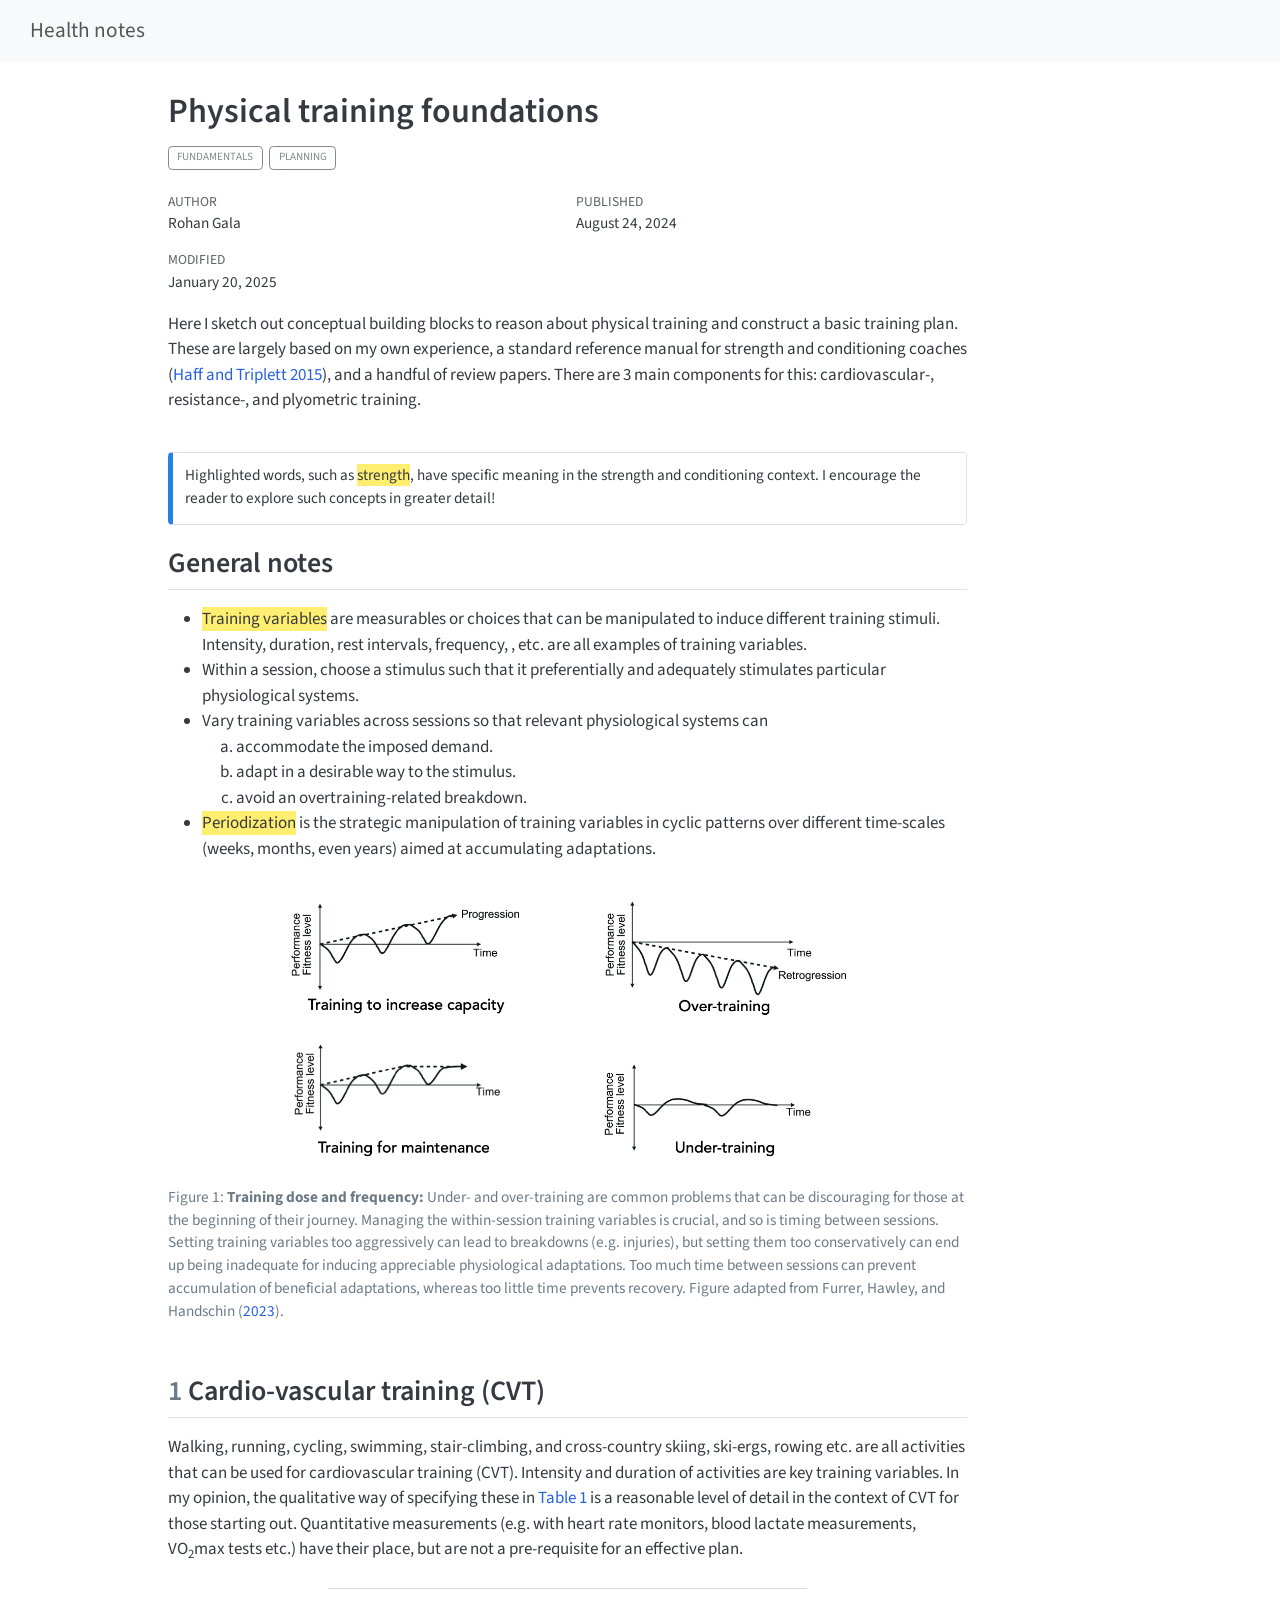
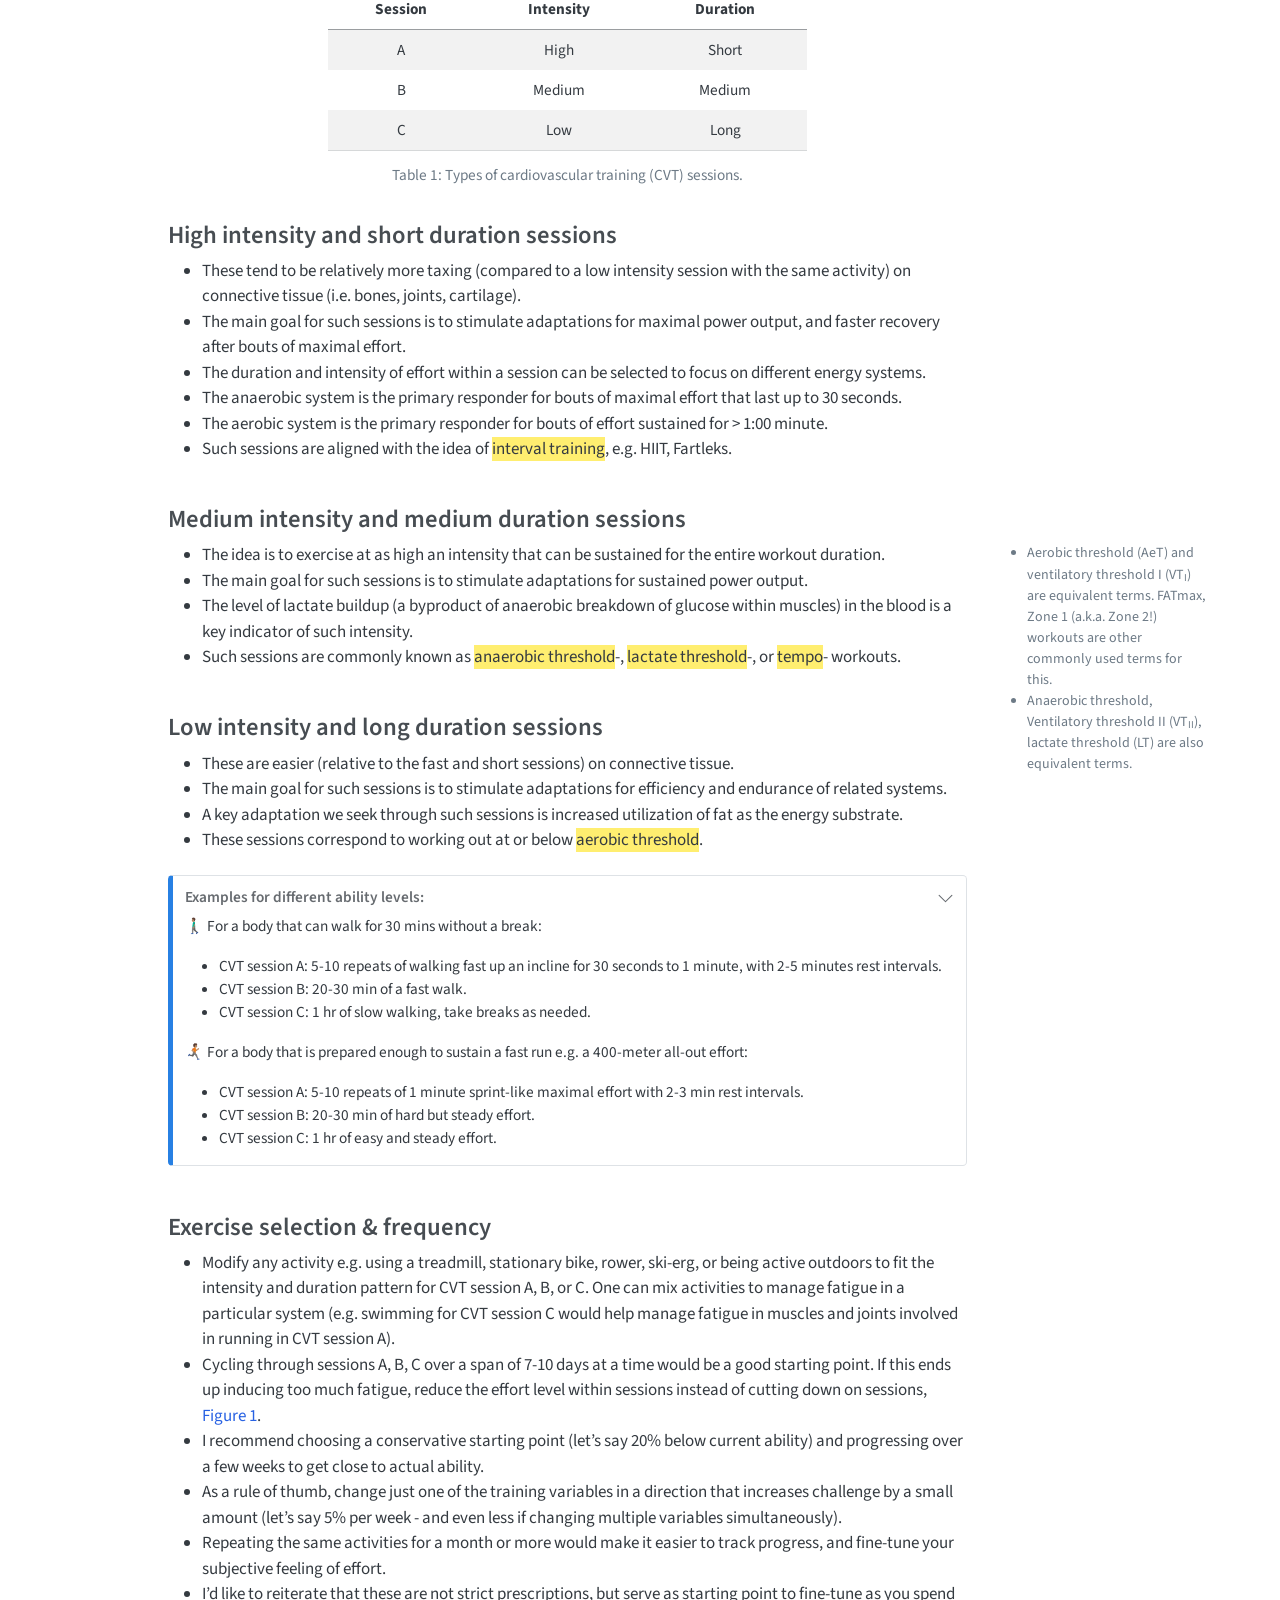
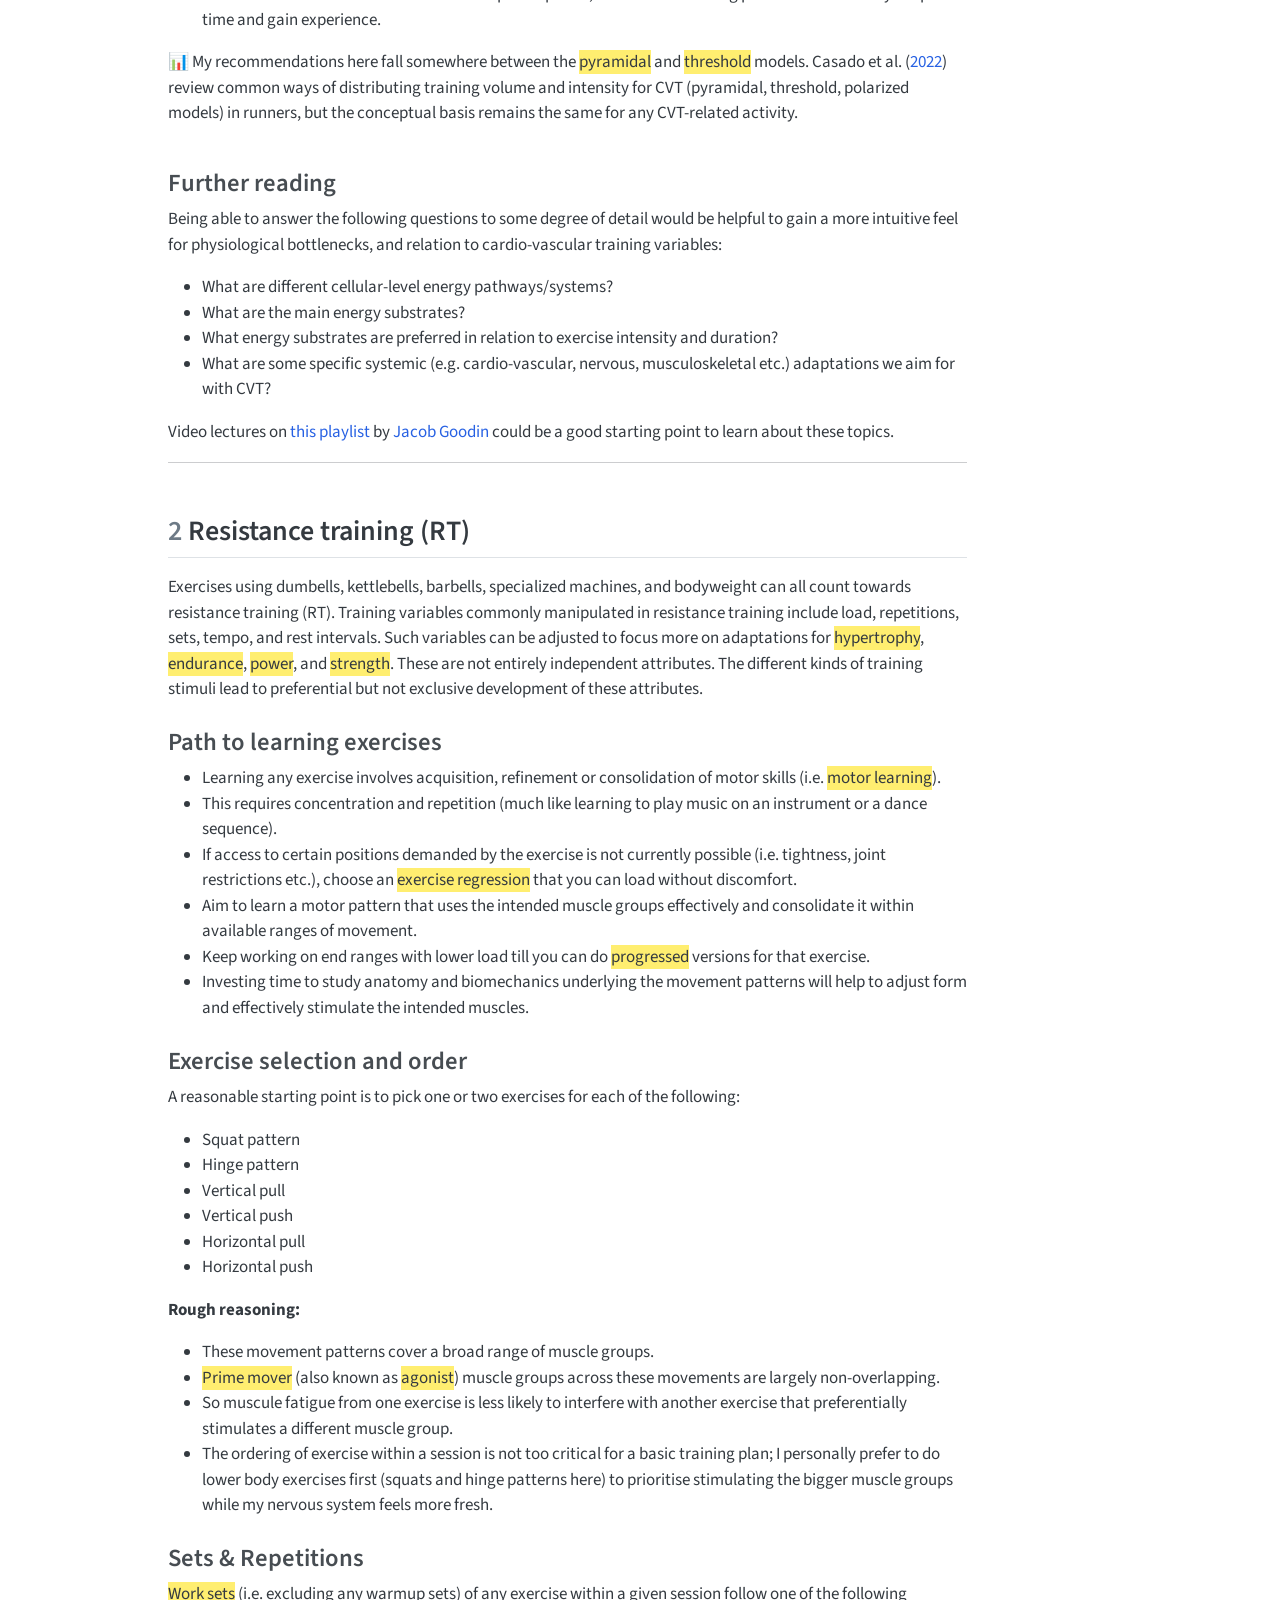
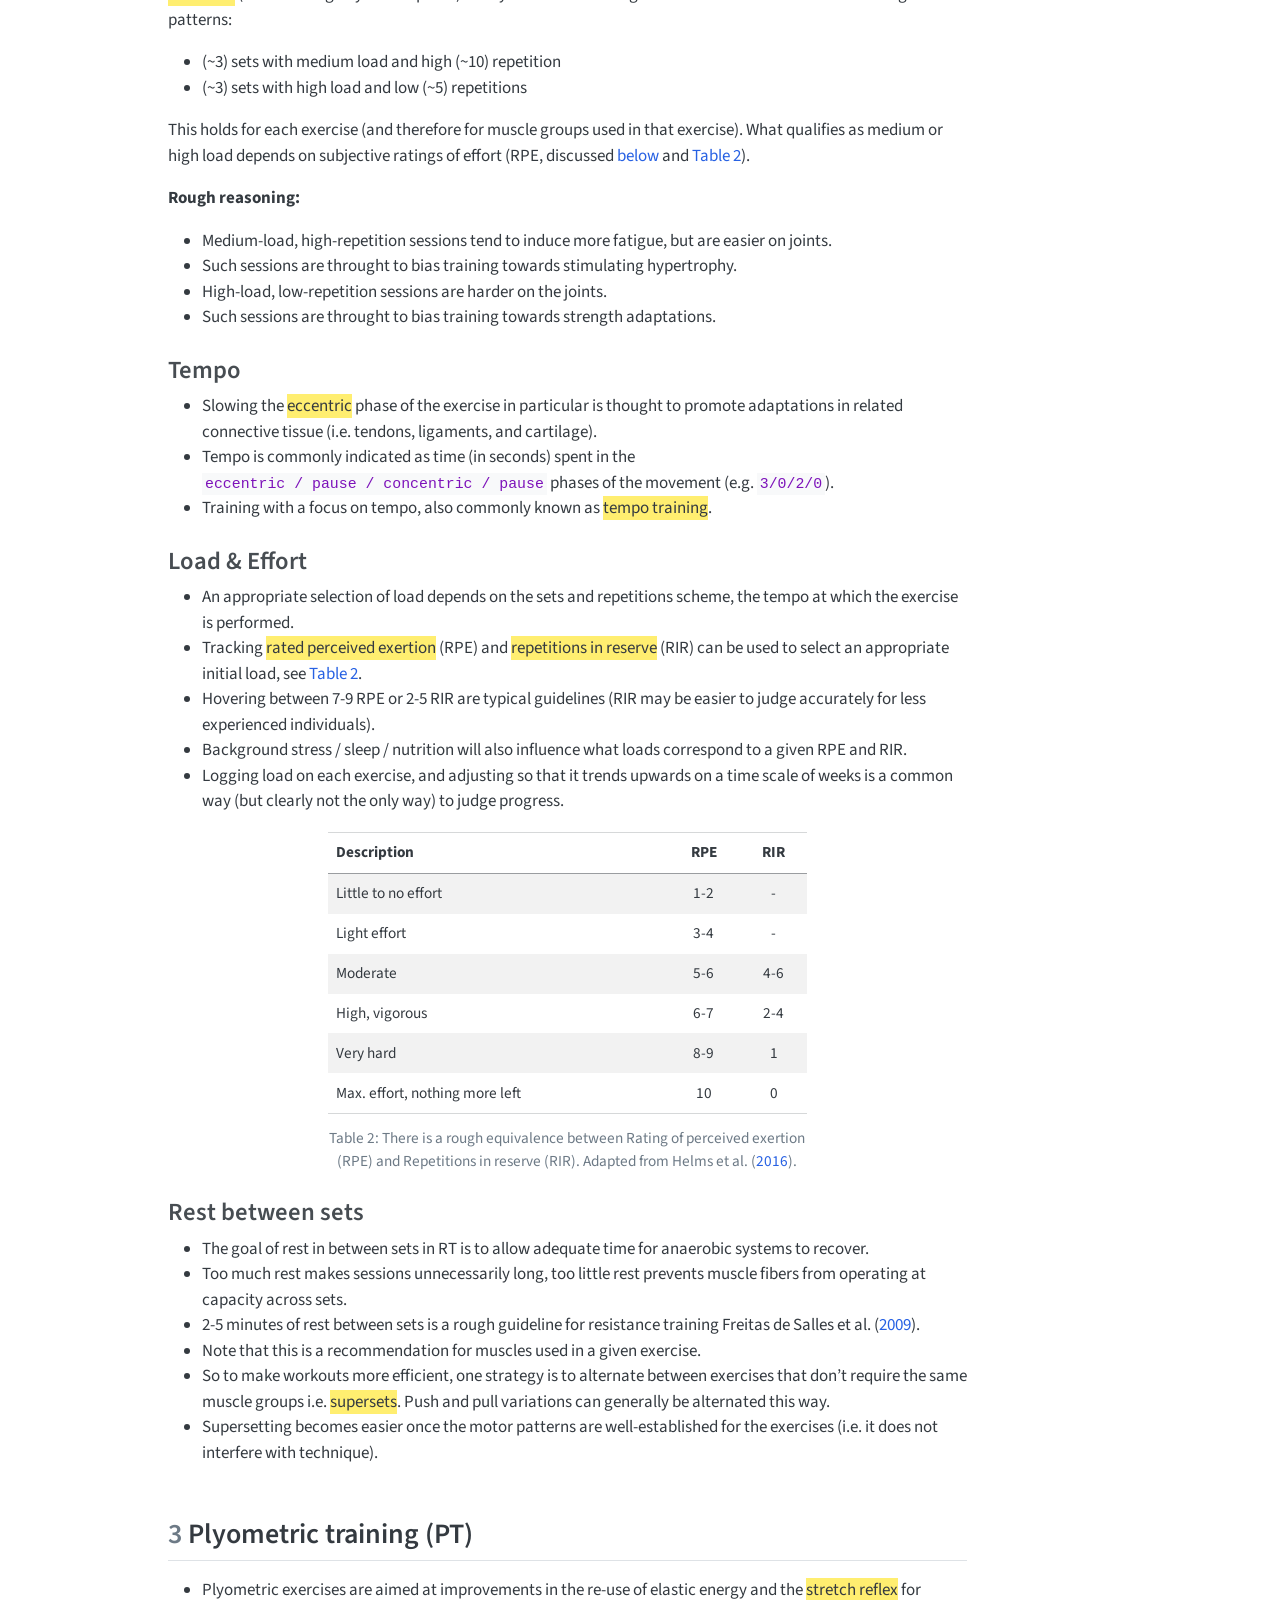
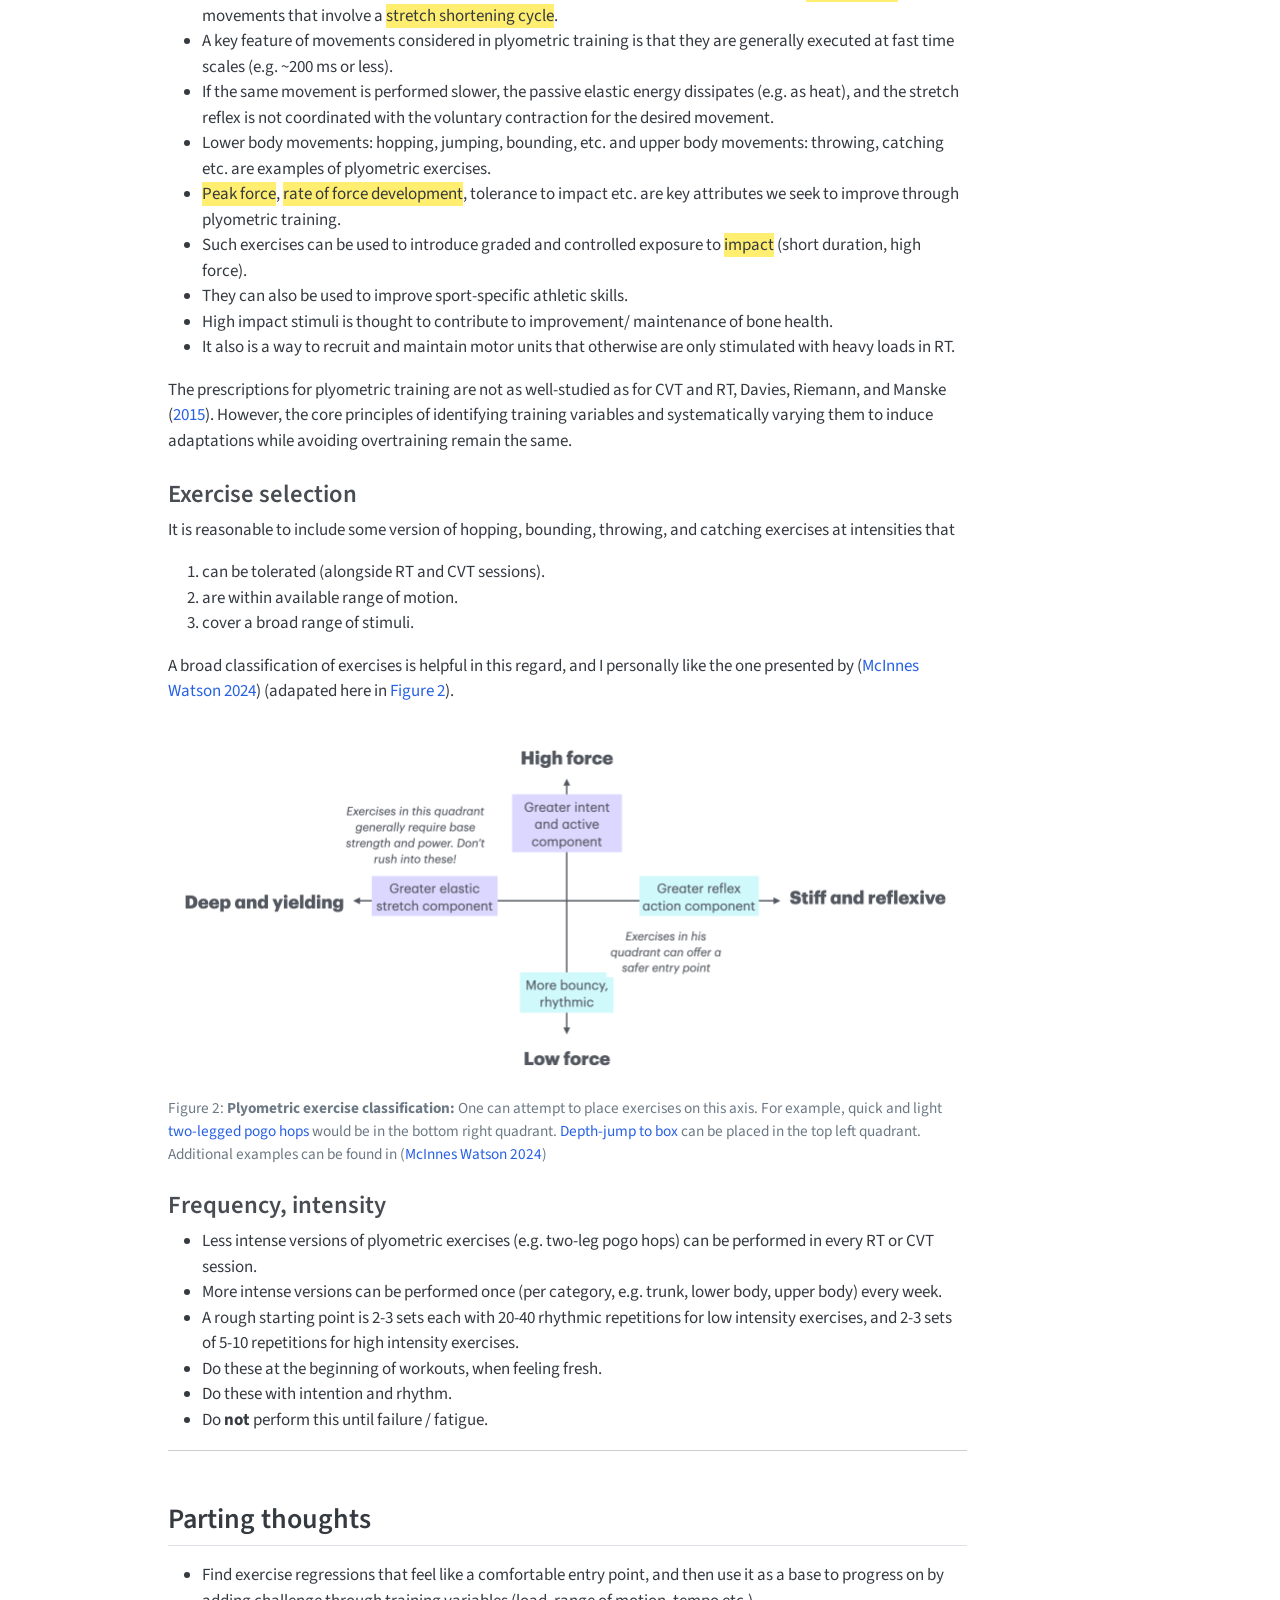
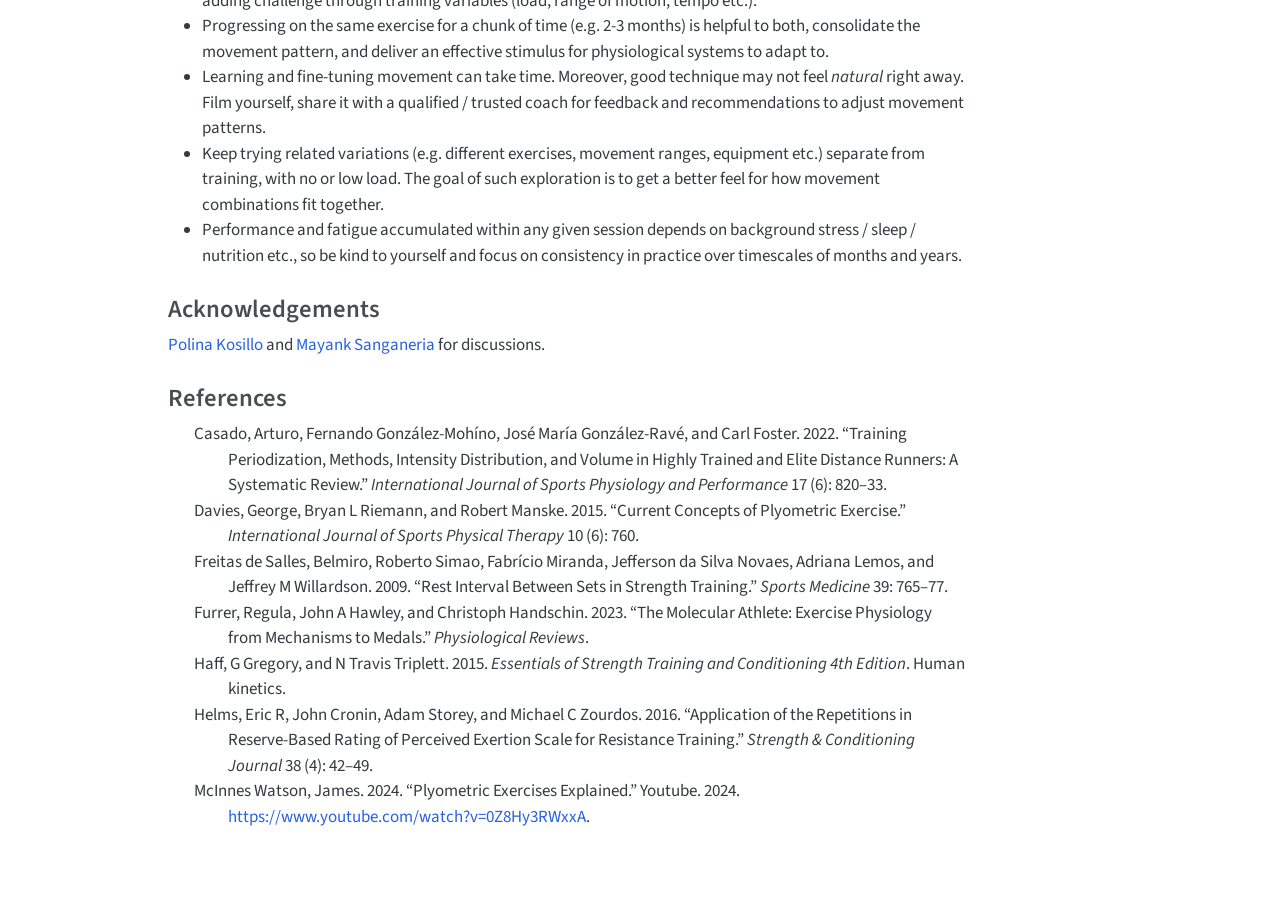
==== commit ab2c98eb: "minor edits" ====
--- a/docs/posts/basic_plan/index.html
+++ b/docs/posts/basic_plan/index.html
@@ -195,30 +195,30 @@
 <section id="general-notes" class="level2 unnumbered">
 <h2 class="unnumbered anchored" data-anchor-id="general-notes">General notes</h2>
 <ul>
-<li><span class="concept">Training variables</span> are measurables or choices that can be manipulated to induce different training stimuli. Intensity, duration, rest intervals, frequency, exercise selection etc. are all examples of training variables.</li>
+<li><span class="concept">Training variables</span> are measurables or choices that can be manipulated to induce different training stimuli. Intensity, duration, rest intervals, frequency, , etc. are all examples of training variables.</li>
 <li>Within a session, choose a stimulus such that it preferentially and adequately stimulates particular physiological systems.</li>
 <li>Vary training variables across sessions so that relevant physiological systems can
 <ol type="a">
 <li>accommodate the imposed demand.</li>
 <li>adapt in a desirable way to the stimulus.</li>
-<li>avoid an overtraining related breakdown.</li>
+<li>avoid an overtraining-related breakdown.</li>
 </ol></li>
 <li><span class="concept">Periodization</span> is the strategic manipulation of training variables in cyclic patterns over different time-scales (weeks, months, even years) aimed at accumulating adaptations.</li>
 </ul>
-<div id="fig-training-frequency" class="quarto-float quarto-figure quarto-figure-center anchored">
+<div id="fig-training-dose-frequency" class="quarto-float quarto-figure quarto-figure-center anchored">
 <figure class="quarto-float quarto-float-fig figure">
-<div aria-describedby="fig-training-frequency-caption-0ceaefa1-69ba-4598-a22c-09a6ac19f8ca">
+<div aria-describedby="fig-training-dose-frequency-caption-0ceaefa1-69ba-4598-a22c-09a6ac19f8ca">
 <img src="training-frequency.png" class="img-fluid figure-img" width="600">
 </div>
-<figcaption class="quarto-float-caption-bottom quarto-float-caption quarto-float-fig" id="fig-training-frequency-caption-0ceaefa1-69ba-4598-a22c-09a6ac19f8ca">
-Figure&nbsp;1: <strong>Training frequency:</strong> Under- and over-training are common problems that can be discouraging for those at the beginning of their journey. Managing the within-session training variables is crucial, and so is timing between sessions. Too much time between sessions prevents accumulation of beneficial adaptations, but too little time prevents recovery. Figure adapted from <span class="citation" data-cites="furrer2023molecular">Furrer, Hawley, and Handschin (<a href="#ref-furrer2023molecular" role="doc-biblioref">2023</a>)</span>.
+<figcaption class="quarto-float-caption-bottom quarto-float-caption quarto-float-fig" id="fig-training-dose-frequency-caption-0ceaefa1-69ba-4598-a22c-09a6ac19f8ca">
+Figure&nbsp;1: <strong>Training dose and frequency:</strong> Under- and over-training are common problems that can be discouraging for those at the beginning of their journey. Managing the within-session training variables is crucial, and so is timing between sessions. Setting training variables too aggressively can lead to breakdowns (e.g.&nbsp;injuries), but setting them too conservatively can end up being inadequate for inducing appreciable physiological adaptations. Too much time between sessions can prevent accumulation of beneficial adaptations, whereas too little time prevents recovery. Figure adapted from <span class="citation" data-cites="furrer2023molecular">Furrer, Hawley, and Handschin (<a href="#ref-furrer2023molecular" role="doc-biblioref">2023</a>)</span>.
 </figcaption>
 </figure>
 </div>
 </section>
 <section id="cardio-vascular-training-cvt" class="level2 page-columns page-full" data-number="1">
 <h2 data-number="1" class="anchored" data-anchor-id="cardio-vascular-training-cvt"><span class="header-section-number">1</span> Cardio-vascular training (CVT)</h2>
-<p>Walking, running, cycling, swimming, stair-climbing, and cross-country skiing, ski-ergs, rowing etc. are all activities that can be used for cardiovascular training (CVT). Intensity ⚡️ and duration ⏱️ of activities are key training variables. In my opinion, the qualitative way of specifying these in <a href="#tbl-cvt" class="quarto-xref">Table&nbsp;1</a> is a reasonable level of detail in the context of CVT for those starting out. Quantitative measurements (e.g.&nbsp;with heart rate monitors, blood lactate measurements, VO<sub>2</sub>max tests etc.) have their place, but are not a pre-requisite for an effective plan.</p>
+<p>Walking, running, cycling, swimming, stair-climbing, and cross-country skiing, ski-ergs, rowing etc. are all activities that can be used for cardiovascular training (CVT). Intensity and duration of activities are key training variables. In my opinion, the qualitative way of specifying these in <a href="#tbl-cvt" class="quarto-xref">Table&nbsp;1</a> is a reasonable level of detail in the context of CVT for those starting out. Quantitative measurements (e.g.&nbsp;with heart rate monitors, blood lactate measurements, VO<sub>2</sub>max tests etc.) have their place, but are not a pre-requisite for an effective plan.</p>
 <div id="tbl-cvt" class="rpe striped hover borderless responsive-sm quarto-float quarto-figure quarto-figure-center anchored" style="font-size: 90%; width: 60%; margin: auto auto;">
 <figure class="quarto-float quarto-float-tbl figure">
 <div aria-describedby="tbl-cvt-caption-0ceaefa1-69ba-4598-a22c-09a6ac19f8ca">
@@ -259,7 +259,7 @@
 <section id="high-intensity-and-short-duration-sessions" class="level3">
 <h3 class="anchored" data-anchor-id="high-intensity-and-short-duration-sessions">High intensity and short duration sessions</h3>
 <ul>
-<li>These tend to be relatively more taxing (compared to a low intensity session with the same activity) on connective tissue (i.e.&nbsp;bones, joints, cartillage).</li>
+<li>These tend to be relatively more taxing (compared to a low intensity session with the same activity) on connective tissue (i.e.&nbsp;bones, joints, cartilage).</li>
 <li>The main goal for such sessions is to stimulate adaptations for maximal power output, and faster recovery after bouts of maximal effort.</li>
 <li>The duration and intensity of effort within a session can be selected to focus on different energy systems.</li>
 <li>The anaerobic system is the primary responder for bouts of maximal effort that last up to 30 seconds.</li>
@@ -304,11 +304,11 @@
 <div class="callout-body-container callout-body">
 <p>🚶🏽‍♂️ For a body that can walk for 30 mins without a break:</p>
 <ul>
-<li>CVT session A: 5-10 repeats of walking fast up an incline for 30 s to 1 min, with 2-5 min rest intervals.</li>
+<li>CVT session A: 5-10 repeats of walking fast up an incline for 30 seconds to 1 minute, with 2-5 minutes rest intervals.</li>
 <li>CVT session B: 20-30 min of a fast walk.</li>
 <li>CVT session C: 1 hr of slow walking, take breaks as needed.</li>
 </ul>
-<p>🏃🏽‍➡️ For a body that is prepared enough to sustain a fast run e.g.&nbsp;a 400 meter all out effort:</p>
+<p>🏃🏽‍➡️ For a body that is prepared enough to sustain a fast run e.g.&nbsp;a 400-meter all-out effort:</p>
 <ul>
 <li>CVT session A: 5-10 repeats of 1 minute sprint-like maximal effort with 2-3 min rest intervals.</li>
 <li>CVT session B: 20-30 min of hard but steady effort.</li>
@@ -322,11 +322,11 @@
 <h3 class="anchored" data-anchor-id="exercise-selection-frequency">Exercise selection &amp; frequency</h3>
 <ul>
 <li>Modify any activity e.g.&nbsp;using a treadmill, stationary bike, rower, ski-erg, or being active outdoors to fit the intensity and duration pattern for CVT session A, B, or C. One can mix activities to manage fatigue in a particular system (e.g.&nbsp;swimming for CVT session C would help manage fatigue in muscles and joints involved in running in CVT session A).</li>
-<li>Cycling through sessions A, B, C over a span of 7-10 days at a time would be a good starting point. If this ends up inducing too much fatigue, reduce the effort level within sessions instead of cutting down on sessions, <a href="#fig-training-frequency" class="quarto-xref">Figure&nbsp;1</a>.</li>
+<li>Cycling through sessions A, B, C over a span of 7-10 days at a time would be a good starting point. If this ends up inducing too much fatigue, reduce the effort level within sessions instead of cutting down on sessions, <a href="#fig-training-dose-frequency" class="quarto-xref">Figure&nbsp;1</a>.</li>
 <li>I recommend choosing a conservative starting point (let’s say 20% below current ability) and progressing over a few weeks to get close to actual ability.</li>
 <li>As a rule of thumb, change just one of the training variables in a direction that increases challenge by a small amount (let’s say 5% per week - and even less if changing multiple variables simultaneously).</li>
-<li>Repeating the same activities for a month or more would make it easier to track progress, and fine tune your subjective feeling of effort.</li>
-<li>I’d like to reiterate that these are not strict prescriptions, but serve as starting point to fine tune as you spend time and gain experience.</li>
+<li>Repeating the same activities for a month or more would make it easier to track progress, and fine-tune your subjective feeling of effort.</li>
+<li>I’d like to reiterate that these are not strict prescriptions, but serve as starting point to fine-tune as you spend time and gain experience.</li>
 </ul>
 <p>📊 My recommendations here fall somewhere between the <span class="concept">pyramidal</span> and <span class="concept">threshold</span> models. <span class="citation" data-cites="casado2022training">Casado et al. (<a href="#ref-casado2022training" role="doc-biblioref">2022</a>)</span> review common ways of distributing training volume and intensity for CVT (pyramidal, threshold, polarized models) in runners, but the conceptual basis remains the same for any CVT-related activity.</p>
 </section>
@@ -334,8 +334,8 @@
 <h3 class="anchored" data-anchor-id="further-reading">Further reading</h3>
 <p>Being able to answer the following questions to some degree of detail would be helpful to gain a more intuitive feel for physiological bottlenecks, and relation to cardio-vascular training variables:</p>
 <ul>
-<li>What are different energy pathways/systems at the cellular level?</li>
-<li>What are different energy substrates?</li>
+<li>What are different cellular-level energy pathways/systems?</li>
+<li>What are the main energy substrates?</li>
 <li>What energy substrates are preferred in relation to exercise intensity and duration?</li>
 <li>What are some specific systemic (e.g.&nbsp;cardio-vascular, nervous, musculoskeletal etc.) adaptations we aim for with CVT?</li>
 </ul>
@@ -345,7 +345,7 @@
 </section>
 <section id="resistance-training-rt" class="level2" data-number="2">
 <h2 data-number="2" class="anchored" data-anchor-id="resistance-training-rt"><span class="header-section-number">2</span> Resistance training (RT)</h2>
-<p>Exercises using dumbells, kettlebells, barbells, specialized machines, and bodyweight can all count towards resistance training (RT). Training variables commonly manipulated in resistance training include load, repetitions, sets, rest intervals, tempo, time under tension. Such variables can be adjusted to focus more on adaptations for <span class="concept">hypertrophy</span>, <span class="concept">endurance</span>, <span class="concept">power</span>, and <span class="concept">strength</span>. These are not entirely independent attributes. The different kinds of training stimuli lead to preferential but not exclusive development of these attributes.</p>
+<p>Exercises using dumbells, kettlebells, barbells, specialized machines, and bodyweight can all count towards resistance training (RT). Training variables commonly manipulated in resistance training include load, repetitions, sets, tempo, and rest intervals. Such variables can be adjusted to focus more on adaptations for <span class="concept">hypertrophy</span>, <span class="concept">endurance</span>, <span class="concept">power</span>, and <span class="concept">strength</span>. These are not entirely independent attributes. The different kinds of training stimuli lead to preferential but not exclusive development of these attributes.</p>
 <section id="path-to-learning-exercises" class="level3">
 <h3 class="anchored" data-anchor-id="path-to-learning-exercises">Path to learning exercises</h3>
 <ul>
@@ -371,7 +371,7 @@
 <p><strong>Rough reasoning:</strong></p>
 <ul>
 <li>These movement patterns cover a broad range of muscle groups.</li>
-<li><span class="concept">Prime mover</span> (same as <span class="concept">agonist</span>) muscle groups across these movements are largely non-overlapping.</li>
+<li><span class="concept">Prime mover</span> (also known as <span class="concept">agonist</span>) muscle groups across these movements are largely non-overlapping.</li>
 <li>So muscule fatigue from one exercise is less likely to interfere with another exercise that preferentially stimulates a different muscle group.</li>
 <li>The ordering of exercise within a session is not too critical for a basic training plan; I personally prefer to do lower body exercises first (squats and hinge patterns here) to prioritise stimulating the bigger muscle groups while my nervous system feels more fresh.</li>
 </ul>
@@ -386,18 +386,18 @@
 <p>This holds for each exercise (and therefore for muscle groups used in that exercise). What qualifies as medium or high load depends on subjective ratings of effort (RPE, discussed <a href="#load-&amp;-effort">below</a> and <a href="#tbl-rpe" class="quarto-xref">Table&nbsp;2</a>).</p>
 <p><strong>Rough reasoning:</strong></p>
 <ul>
-<li>Medium load, high repetition sessions tend to induce more fatigue, but are easier on joints.</li>
+<li>Medium-load, high-repetition sessions tend to induce more fatigue, but are easier on joints.</li>
 <li>Such sessions are throught to bias training towards stimulating hypertrophy.</li>
-<li>High load, low repetition sessions are harder on the joints.</li>
+<li>High-load, low-repetition sessions are harder on the joints.</li>
 <li>Such sessions are throught to bias training towards strength adaptations.</li>
 </ul>
 </section>
 <section id="tempo" class="level3">
 <h3 class="anchored" data-anchor-id="tempo">Tempo</h3>
 <ul>
-<li>Slowing the <span class="concept">eccentric</span> phase of the exercise in particular is thought to promote adaptations in the related connective tissues (i.e.&nbsp;tendons, ligaments, and cartilage).</li>
+<li>Slowing the <span class="concept">eccentric</span> phase of the exercise in particular is thought to promote adaptations in related connective tissue (i.e.&nbsp;tendons, ligaments, and cartilage).</li>
 <li>Tempo is commonly indicated as time (in seconds) spent in the <code>eccentric / pause / concentric / pause</code> phases of the movement (e.g.&nbsp;<code>3/0/2/0</code>).</li>
-<li>Training with a focus on tempo also commonly known as <span class="concept">tempo training</span>.</li>
+<li>Training with a focus on tempo, also commonly known as <span class="concept">tempo training</span>.</li>
 </ul>
 </section>
 <section id="load-effort" class="level3">
@@ -470,7 +470,7 @@
 <li>2-5 minutes of rest between sets is a rough guideline for resistance training <span class="citation" data-cites="freitas2009rest">Freitas de Salles et al. (<a href="#ref-freitas2009rest" role="doc-biblioref">2009</a>)</span>.</li>
 <li>Note that this is a recommendation for muscles used in a given exercise.</li>
 <li>So to make workouts more efficient, one strategy is to alternate between exercises that don’t require the same muscle groups i.e.&nbsp;<span class="concept">supersets</span>. Push and pull variations can generally be alternated this way.</li>
-<li>Supersetting becomes easier once the motor patterns are well-established for the exercises (i.e.&nbsp;it doesn’t interfere with technique).</li>
+<li>Supersetting becomes easier once the motor patterns are well-established for the exercises (i.e.&nbsp;it does not interfere with technique).</li>
 </ul>
 </section>
 </section>
@@ -513,25 +513,25 @@
 <section id="frequency-intensity" class="level3">
 <h3 class="anchored" data-anchor-id="frequency-intensity">Frequency, intensity</h3>
 <ul>
-<li>Less intense versions of plyometric exercises (e.g.&nbsp;two-leg pogo hops) can be performed pretty much for every RT or CVT session.</li>
+<li>Less intense versions of plyometric exercises (e.g.&nbsp;two-leg pogo hops) can be performed in every RT or CVT session.</li>
 <li>More intense versions can be performed once (per category, e.g.&nbsp;trunk, lower body, upper body) every week.</li>
 <li>A rough starting point is 2-3 sets each with 20-40 rhythmic repetitions for low intensity exercises, and 2-3 sets of 5-10 repetitions for high intensity exercises.</li>
 <li>Do these at the beginning of workouts, when feeling fresh.</li>
 <li>Do these with intention and rhythm.</li>
-<li>Do <strong>not</strong> aim to do this till failure / fatigue.</li>
+<li>Do <strong>not</strong> perform this until failure / fatigue.</li>
 </ul>
 <hr>
 </section>
-<section id="parting-thoughts" class="level3">
-<h3 class="anchored" data-anchor-id="parting-thoughts">Parting thoughts</h3>
-<ul>
-<li>Find exercise regressions that feel like a comfortable entry point, and then use it as a base to progress on by adding challenge throguh training variables (load, range of motion, tempo etc.).</li>
+</section>
+<section id="parting-thoughts" class="level2 unnumbered">
+<h2 class="unnumbered anchored" data-anchor-id="parting-thoughts">Parting thoughts</h2>
+<ul>
+<li>Find exercise regressions that feel like a comfortable entry point, and then use it as a base to progress on by adding challenge through training variables (load, range of motion, tempo etc.).</li>
 <li>Progressing on the same exercise for a chunk of time (e.g.&nbsp;2-3 months) is helpful to both, consolidate the movement pattern, and deliver an effective stimulus for physiological systems to adapt to.</li>
 <li>Learning and fine-tuning movement can take time. Moreover, good technique may not feel <em>natural</em> right away. Film yourself, share it with a qualified / trusted coach for feedback and recommendations to adjust movement patterns.</li>
-<li>Keep trying related variations (e.g.&nbsp;different exercise variations, movement ranges, equipment etc.) separate from training, with no / low load. The goal of trying these variations is to get a better feel for how movement combinations fit together.</li>
-<li>Performance and fatigue accumulated within any given session depends on background stress / sleep / nutrition etc., so be kind to yourself, and focus on consistency in practice over timescales of months and years.</li>
-</ul>
-</section>
+<li>Keep trying related variations (e.g.&nbsp;different exercises, movement ranges, equipment etc.) separate from training, with no or low load. The goal of such exploration is to get a better feel for how movement combinations fit together.</li>
+<li>Performance and fatigue accumulated within any given session depends on background stress / sleep / nutrition etc., so be kind to yourself and focus on consistency in practice over timescales of months and years.</li>
+</ul>
 <section id="acknowledgements" class="level3">
 <h3 class="anchored" data-anchor-id="acknowledgements">Acknowledgements</h3>
 <p><a href="https://scholar.google.com/citations?hl=en&amp;user=za1dI8YAAAAJ">Polina Kosillo</a> and <a href="https://scholar.google.com/citations?user=WJeAM74AAAAJ&amp;hl=en">Mayank Sanganeria</a> for discussions.</p>
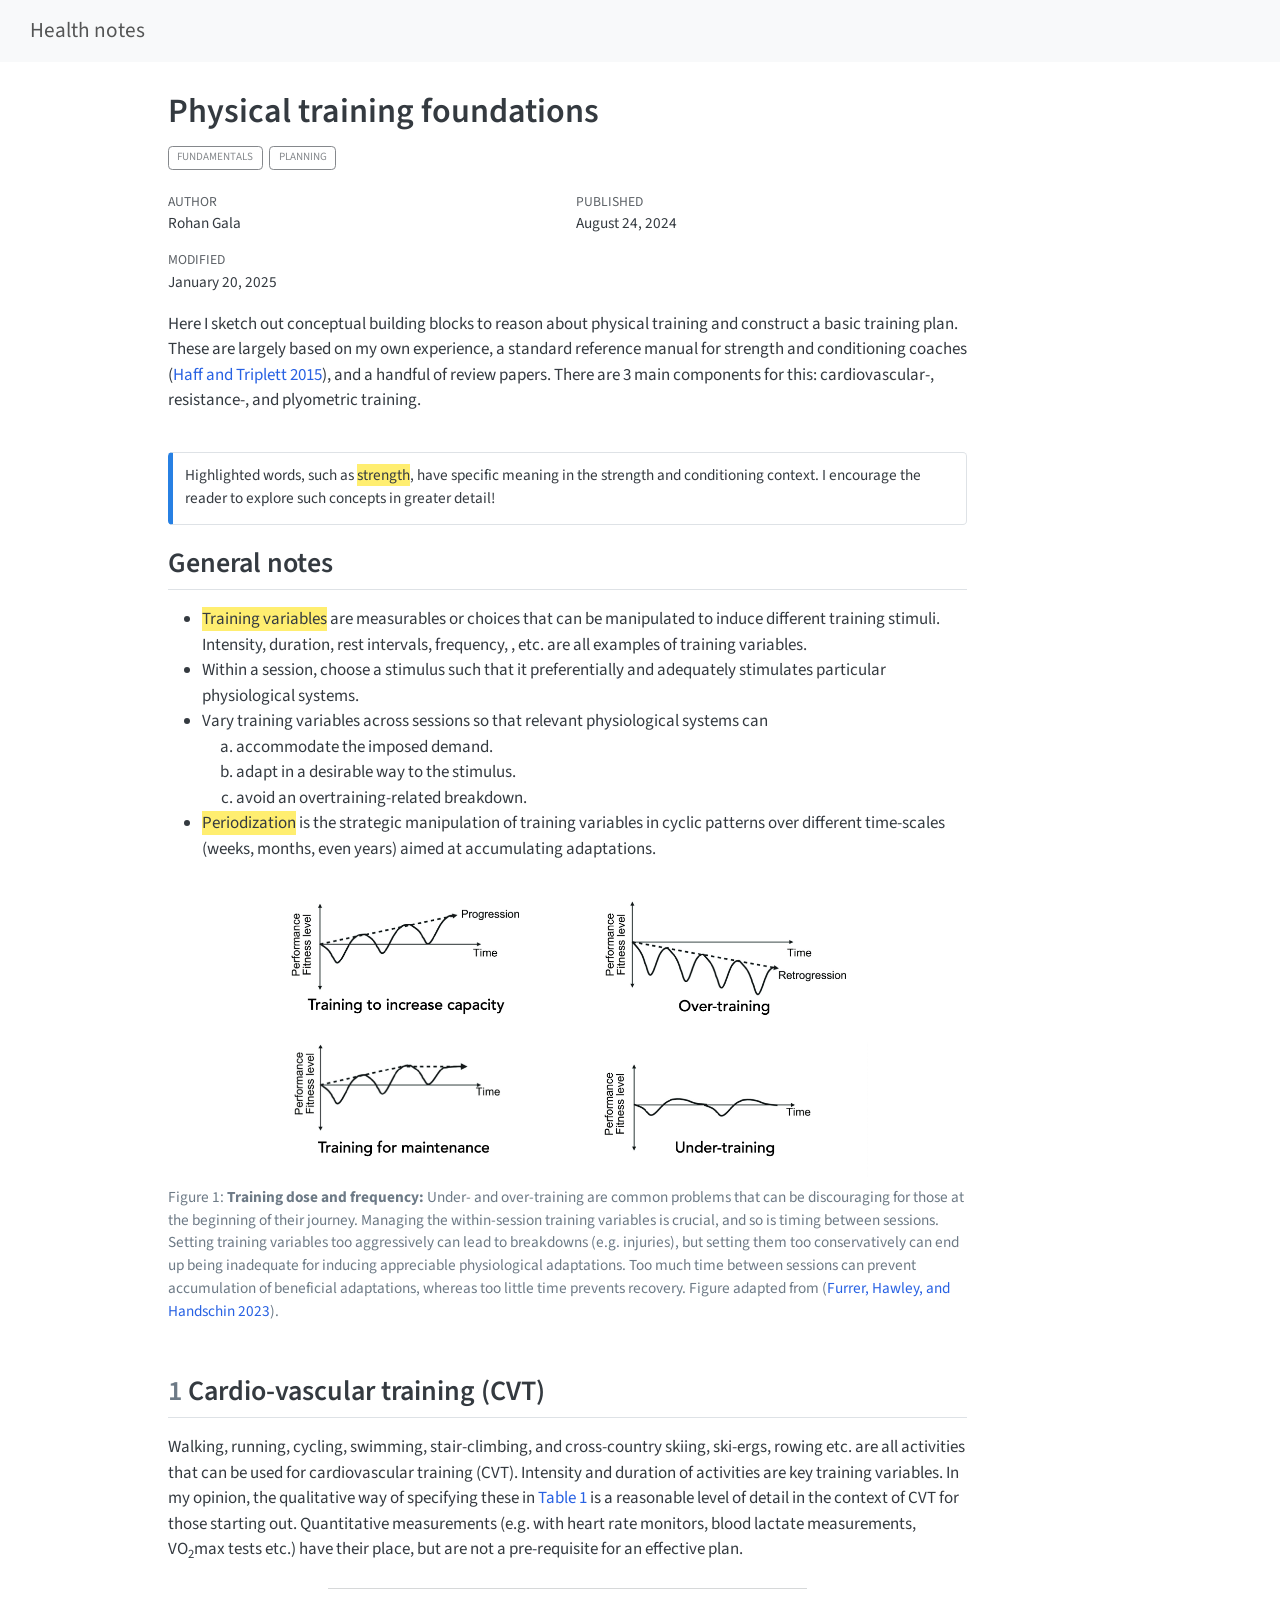
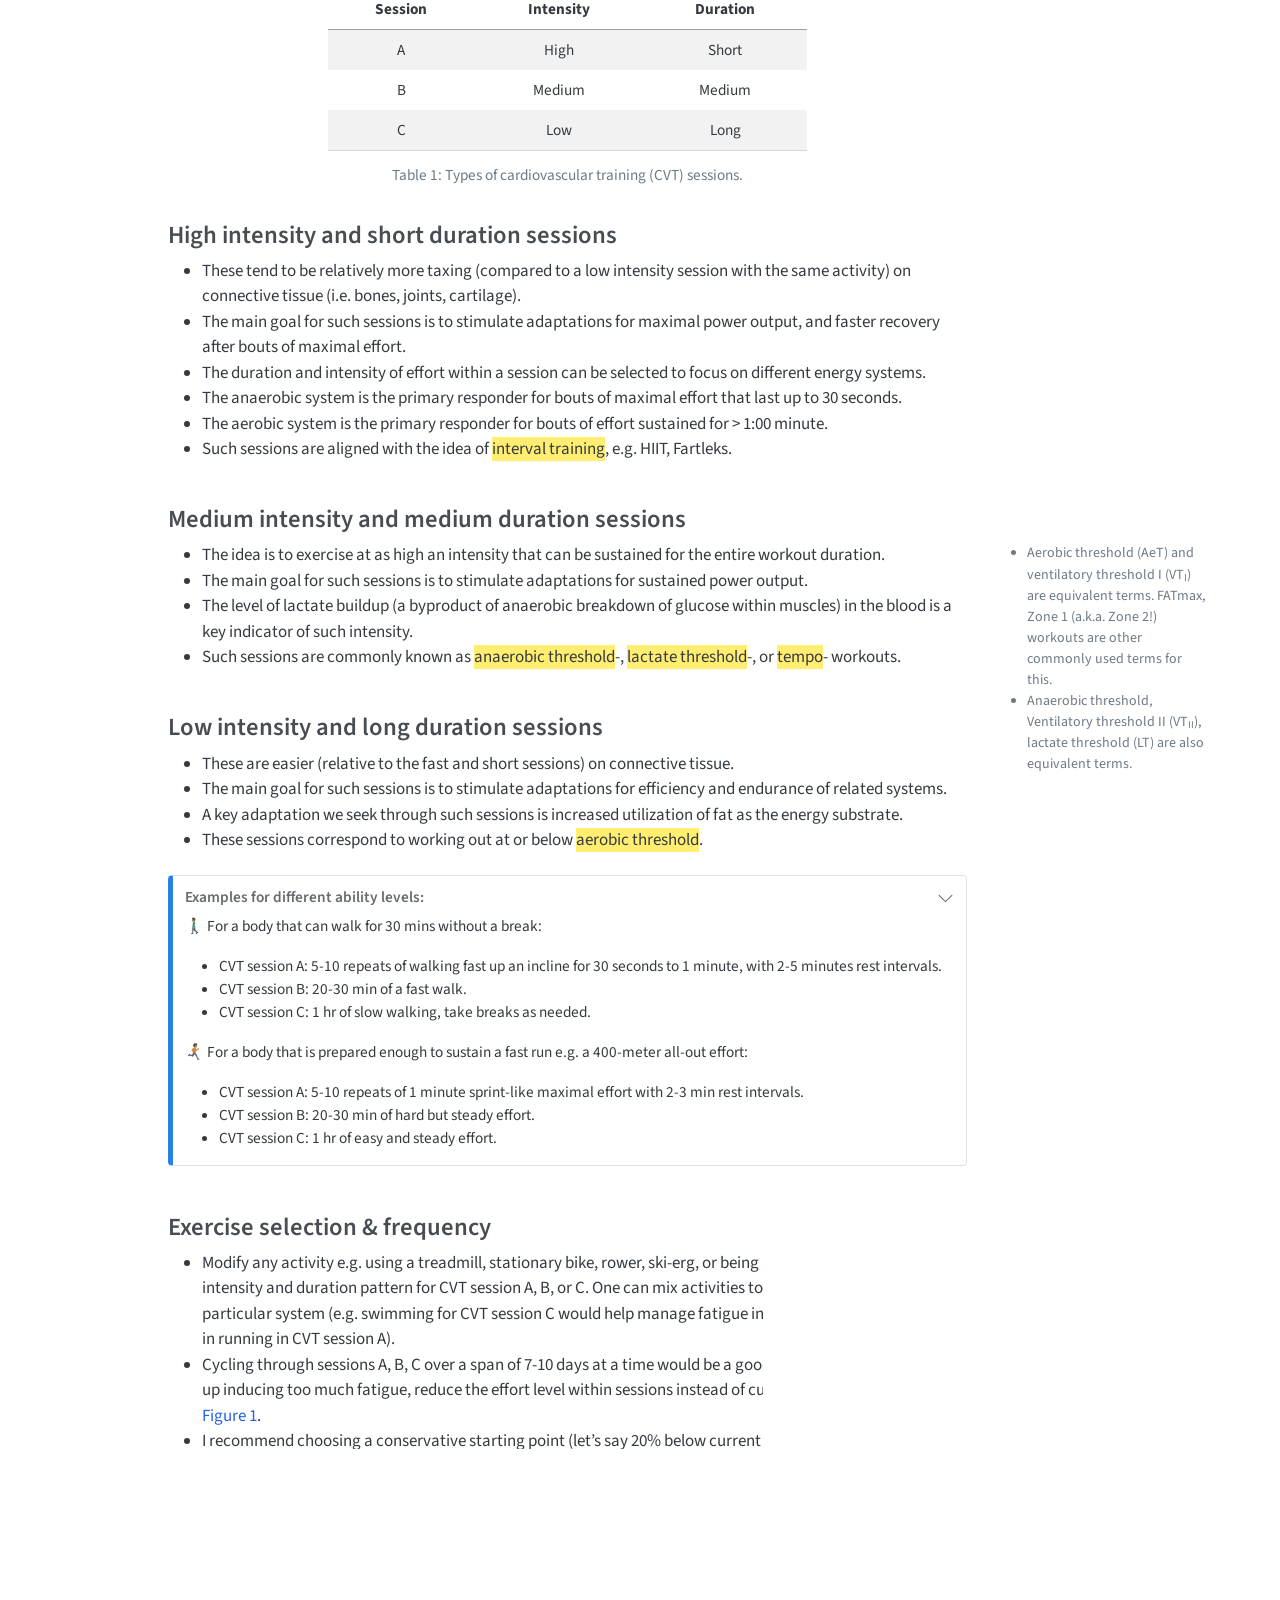
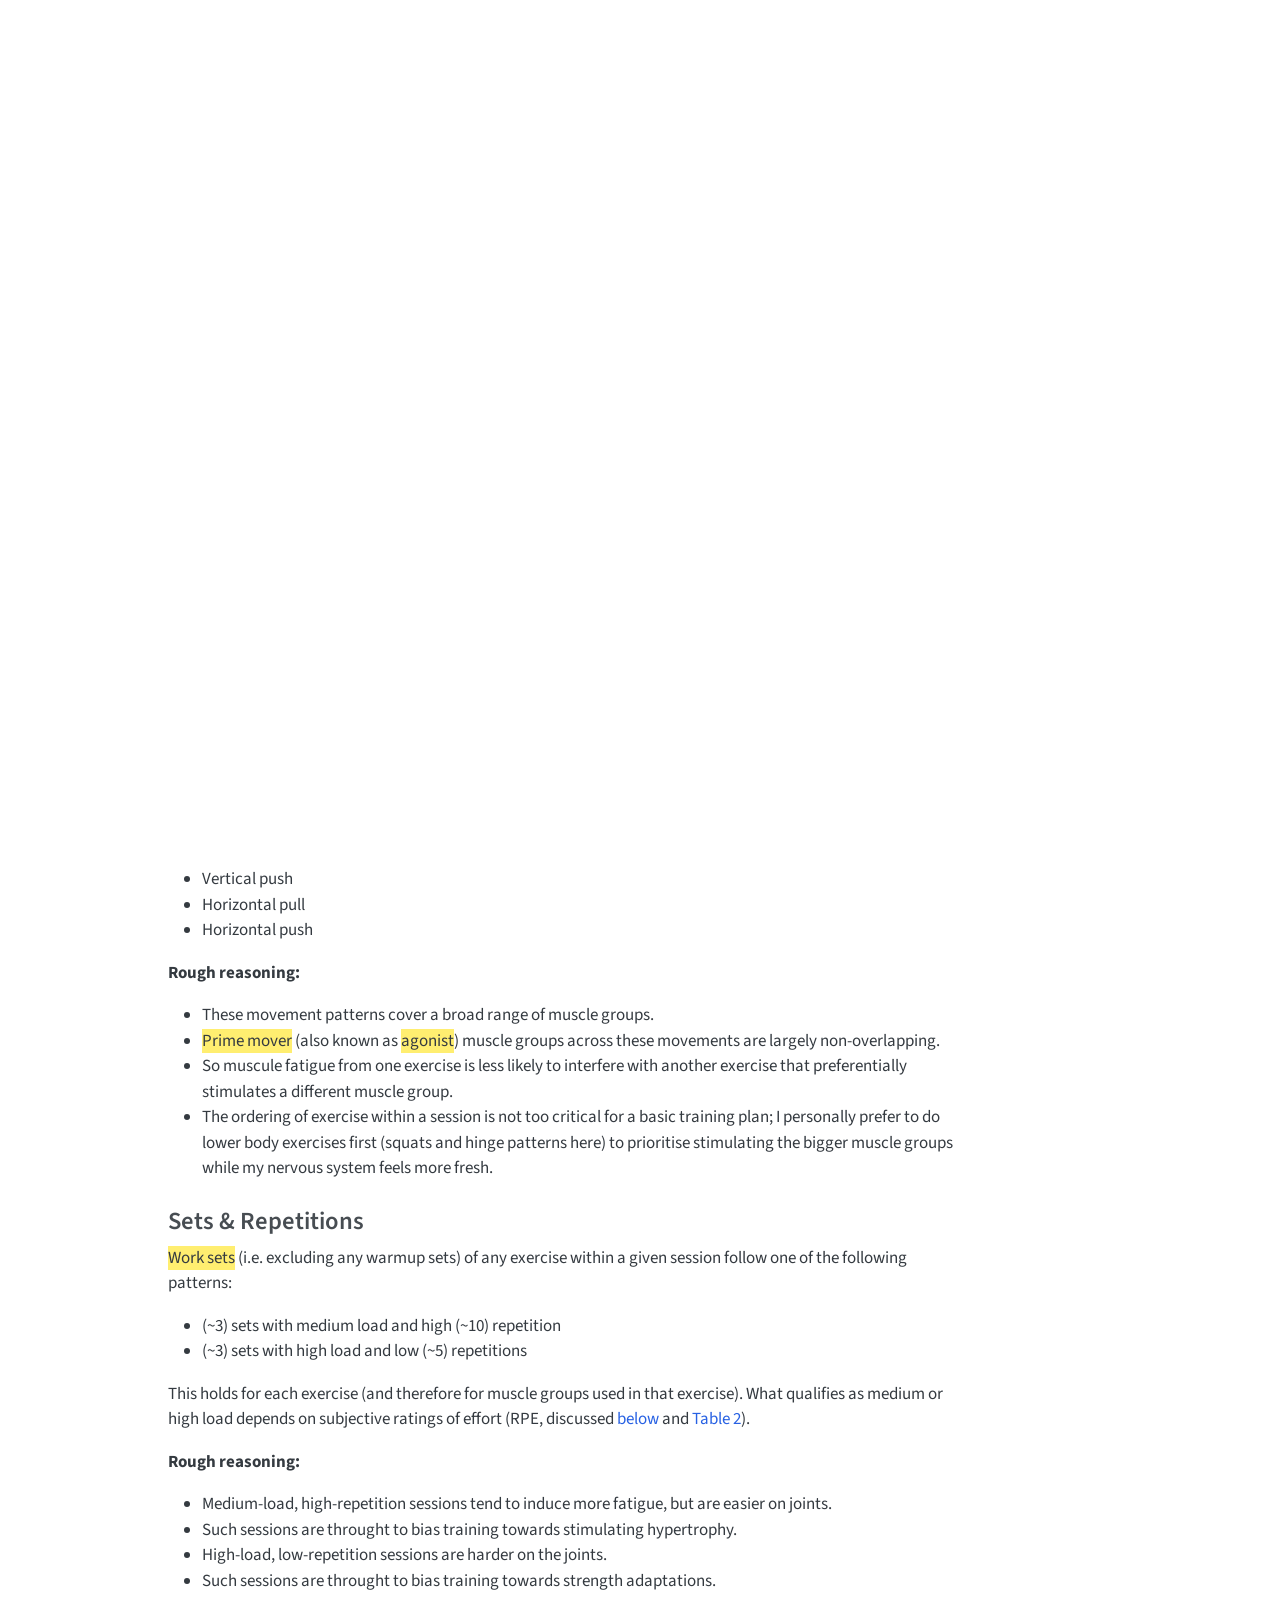
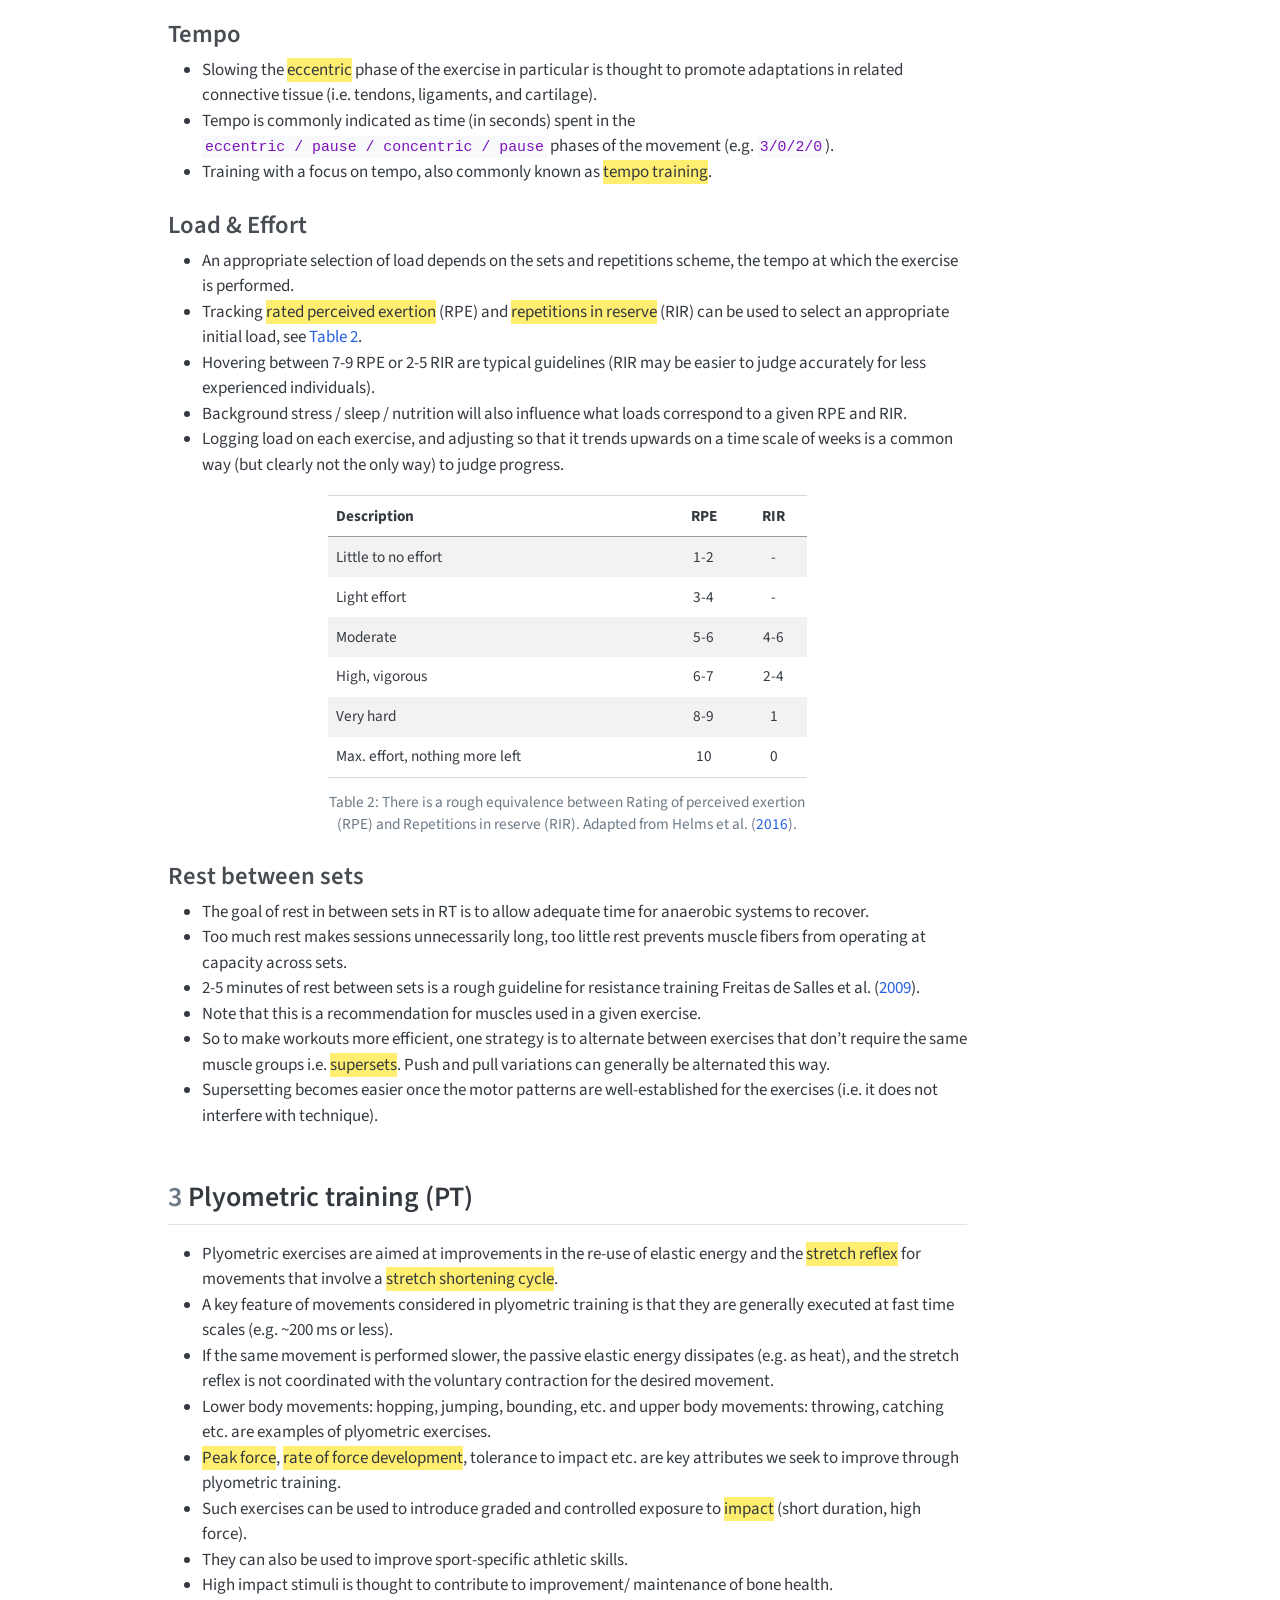
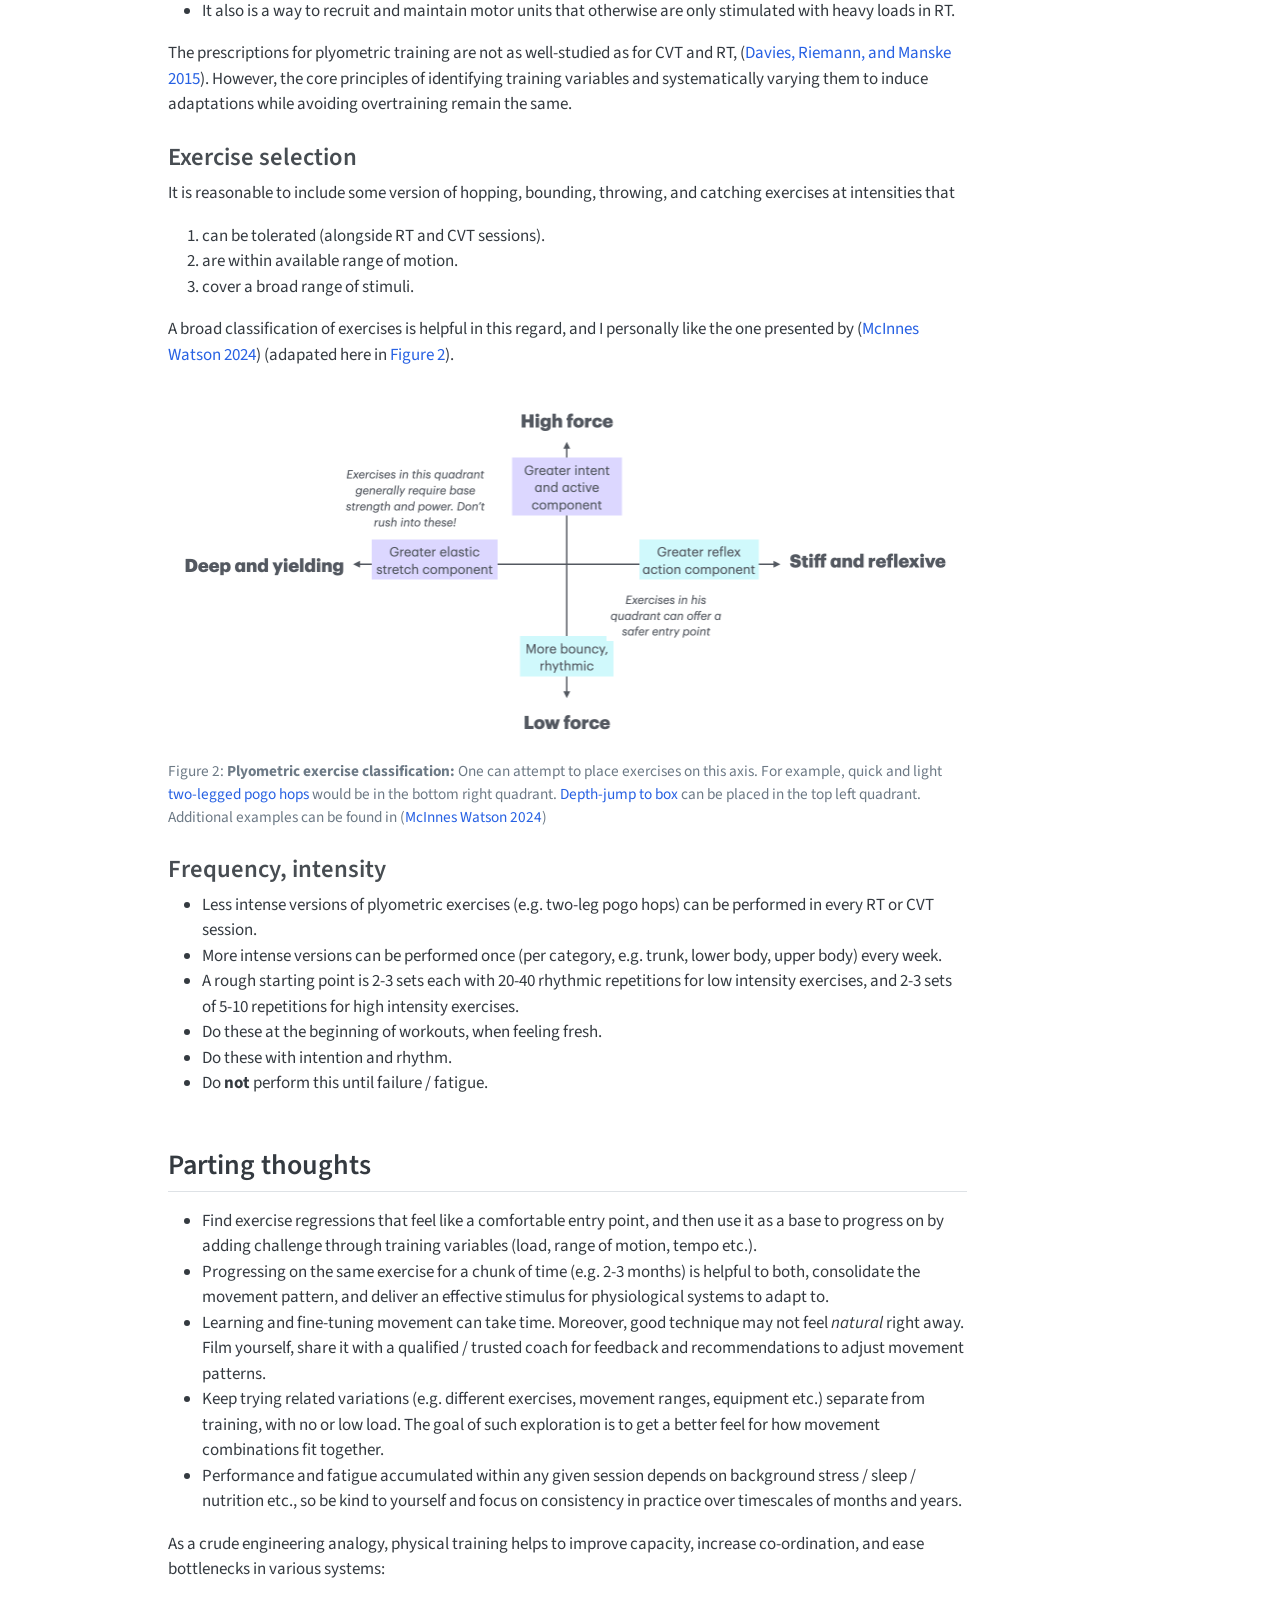
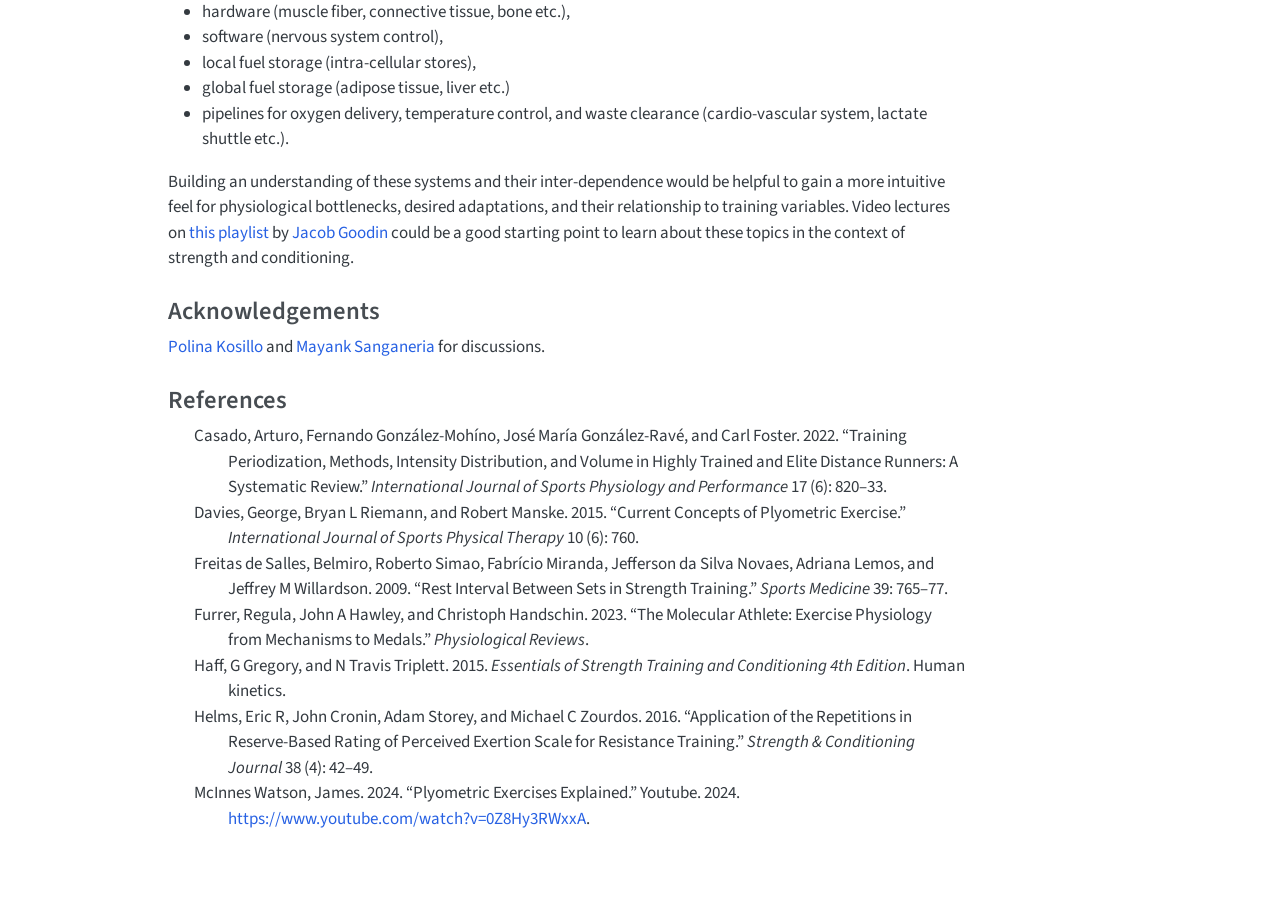
==== commit 86f5467c: "re-org of further reading into parting notes" ====
--- a/docs/posts/basic_plan/index.html
+++ b/docs/posts/basic_plan/index.html
@@ -211,7 +211,7 @@
 <img src="training-frequency.png" class="img-fluid figure-img" width="600">
 </div>
 <figcaption class="quarto-float-caption-bottom quarto-float-caption quarto-float-fig" id="fig-training-dose-frequency-caption-0ceaefa1-69ba-4598-a22c-09a6ac19f8ca">
-Figure&nbsp;1: <strong>Training dose and frequency:</strong> Under- and over-training are common problems that can be discouraging for those at the beginning of their journey. Managing the within-session training variables is crucial, and so is timing between sessions. Setting training variables too aggressively can lead to breakdowns (e.g.&nbsp;injuries), but setting them too conservatively can end up being inadequate for inducing appreciable physiological adaptations. Too much time between sessions can prevent accumulation of beneficial adaptations, whereas too little time prevents recovery. Figure adapted from <span class="citation" data-cites="furrer2023molecular">Furrer, Hawley, and Handschin (<a href="#ref-furrer2023molecular" role="doc-biblioref">2023</a>)</span>.
+Figure&nbsp;1: <strong>Training dose and frequency:</strong> Under- and over-training are common problems that can be discouraging for those at the beginning of their journey. Managing the within-session training variables is crucial, and so is timing between sessions. Setting training variables too aggressively can lead to breakdowns (e.g.&nbsp;injuries), but setting them too conservatively can end up being inadequate for inducing appreciable physiological adaptations. Too much time between sessions can prevent accumulation of beneficial adaptations, whereas too little time prevents recovery. Figure adapted from <span class="citation" data-cites="furrer2023molecular">(<a href="#ref-furrer2023molecular" role="doc-biblioref">Furrer, Hawley, and Handschin 2023</a>)</span>.
 </figcaption>
 </figure>
 </div>
@@ -328,19 +328,7 @@
 <li>Repeating the same activities for a month or more would make it easier to track progress, and fine-tune your subjective feeling of effort.</li>
 <li>I’d like to reiterate that these are not strict prescriptions, but serve as starting point to fine-tune as you spend time and gain experience.</li>
 </ul>
-<p>📊 My recommendations here fall somewhere between the <span class="concept">pyramidal</span> and <span class="concept">threshold</span> models. <span class="citation" data-cites="casado2022training">Casado et al. (<a href="#ref-casado2022training" role="doc-biblioref">2022</a>)</span> review common ways of distributing training volume and intensity for CVT (pyramidal, threshold, polarized models) in runners, but the conceptual basis remains the same for any CVT-related activity.</p>
-</section>
-<section id="further-reading" class="level3">
-<h3 class="anchored" data-anchor-id="further-reading">Further reading</h3>
-<p>Being able to answer the following questions to some degree of detail would be helpful to gain a more intuitive feel for physiological bottlenecks, and relation to cardio-vascular training variables:</p>
-<ul>
-<li>What are different cellular-level energy pathways/systems?</li>
-<li>What are the main energy substrates?</li>
-<li>What energy substrates are preferred in relation to exercise intensity and duration?</li>
-<li>What are some specific systemic (e.g.&nbsp;cardio-vascular, nervous, musculoskeletal etc.) adaptations we aim for with CVT?</li>
-</ul>
-<p>Video lectures on <a href="https://www.youtube.com/watch?v=X-zQ5hKB_G8&amp;list=PLYn4-aO5V4WPAmGnbcw-Ym7z4N5SCP5SH">this playlist</a> by <a href="https://scholar.google.com/citations?hl=en&amp;user=2f3_Z3cAAAAJ&amp;view_op=list_works&amp;sortby=pubdate">Jacob Goodin</a> could be a good starting point to learn about these topics.</p>
-<hr>
+<p>📊 My recommendations here fall somewhere between the <span class="concept">pyramidal</span> and <span class="concept">threshold</span> models. <span class="citation" data-cites="casado2022training">(<a href="#ref-casado2022training" role="doc-biblioref">Casado et al. 2022</a>)</span> review common ways of distributing training volume and intensity for CVT (pyramidal, threshold, polarized models) in runners, but the conceptual basis remains the same for any CVT-related activity.</p>
 </section>
 </section>
 <section id="resistance-training-rt" class="level2" data-number="2">
@@ -489,7 +477,7 @@
 <li>It also is a way to recruit and maintain motor units that otherwise are only stimulated with heavy loads in RT.</li>
 </ul>
 </div>
-<p>The prescriptions for plyometric training are not as well-studied as for CVT and RT, <span class="citation" data-cites="davies2015current">Davies, Riemann, and Manske (<a href="#ref-davies2015current" role="doc-biblioref">2015</a>)</span>. However, the core principles of identifying training variables and systematically varying them to induce adaptations while avoiding overtraining remain the same.</p>
+<p>The prescriptions for plyometric training are not as well-studied as for CVT and RT, <span class="citation" data-cites="davies2015current">(<a href="#ref-davies2015current" role="doc-biblioref">Davies, Riemann, and Manske 2015</a>)</span>. However, the core principles of identifying training variables and systematically varying them to induce adaptations while avoiding overtraining remain the same.</p>
 <section id="exercise-selection" class="level3">
 <h3 class="anchored" data-anchor-id="exercise-selection">Exercise selection</h3>
 <p>It is reasonable to include some version of hopping, bounding, throwing, and catching exercises at intensities that</p>
@@ -520,7 +508,6 @@
 <li>Do these with intention and rhythm.</li>
 <li>Do <strong>not</strong> perform this until failure / fatigue.</li>
 </ul>
-<hr>
 </section>
 </section>
 <section id="parting-thoughts" class="level2 unnumbered">
@@ -532,6 +519,15 @@
 <li>Keep trying related variations (e.g.&nbsp;different exercises, movement ranges, equipment etc.) separate from training, with no or low load. The goal of such exploration is to get a better feel for how movement combinations fit together.</li>
 <li>Performance and fatigue accumulated within any given session depends on background stress / sleep / nutrition etc., so be kind to yourself and focus on consistency in practice over timescales of months and years.</li>
 </ul>
+<p>As a crude engineering analogy, physical training helps to improve capacity, increase co-ordination, and ease bottlenecks in various systems:</p>
+<ul>
+<li>hardware (muscle fiber, connective tissue, bone etc.),</li>
+<li>software (nervous system control),</li>
+<li>local fuel storage (intra-cellular stores),</li>
+<li>global fuel storage (adipose tissue, liver etc.)</li>
+<li>pipelines for oxygen delivery, temperature control, and waste clearance (cardio-vascular system, lactate shuttle etc.).</li>
+</ul>
+<p>Building an understanding of these systems and their inter-dependence would be helpful to gain a more intuitive feel for physiological bottlenecks, desired adaptations, and their relationship to training variables. Video lectures on <a href="https://www.youtube.com/watch?v=X-zQ5hKB_G8&amp;list=PLYn4-aO5V4WPAmGnbcw-Ym7z4N5SCP5SH">this playlist</a> by <a href="https://scholar.google.com/citations?hl=en&amp;user=2f3_Z3cAAAAJ&amp;view_op=list_works&amp;sortby=pubdate">Jacob Goodin</a> could be a good starting point to learn about these topics in the context of strength and conditioning.</p>
 <section id="acknowledgements" class="level3">
 <h3 class="anchored" data-anchor-id="acknowledgements">Acknowledgements</h3>
 <p><a href="https://scholar.google.com/citations?hl=en&amp;user=za1dI8YAAAAJ">Polina Kosillo</a> and <a href="https://scholar.google.com/citations?user=WJeAM74AAAAJ&amp;hl=en">Mayank Sanganeria</a> for discussions.</p>
